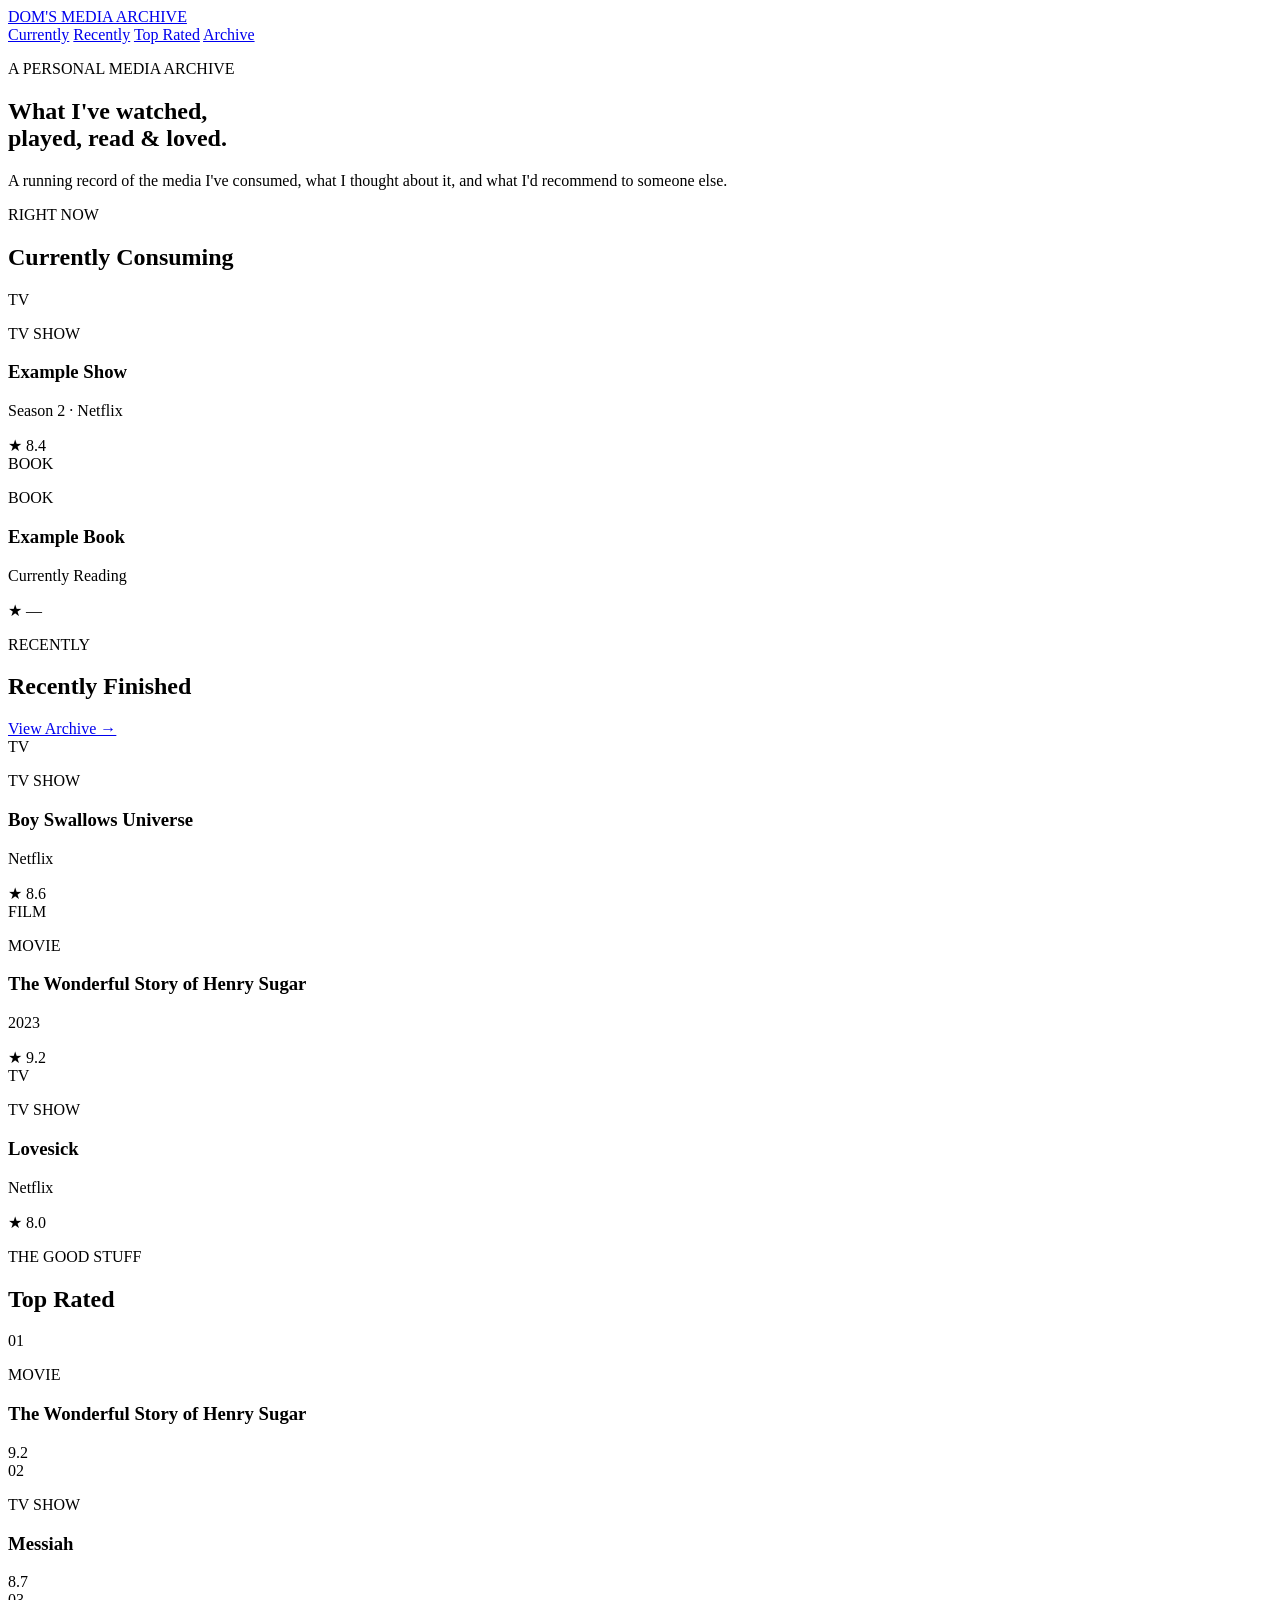
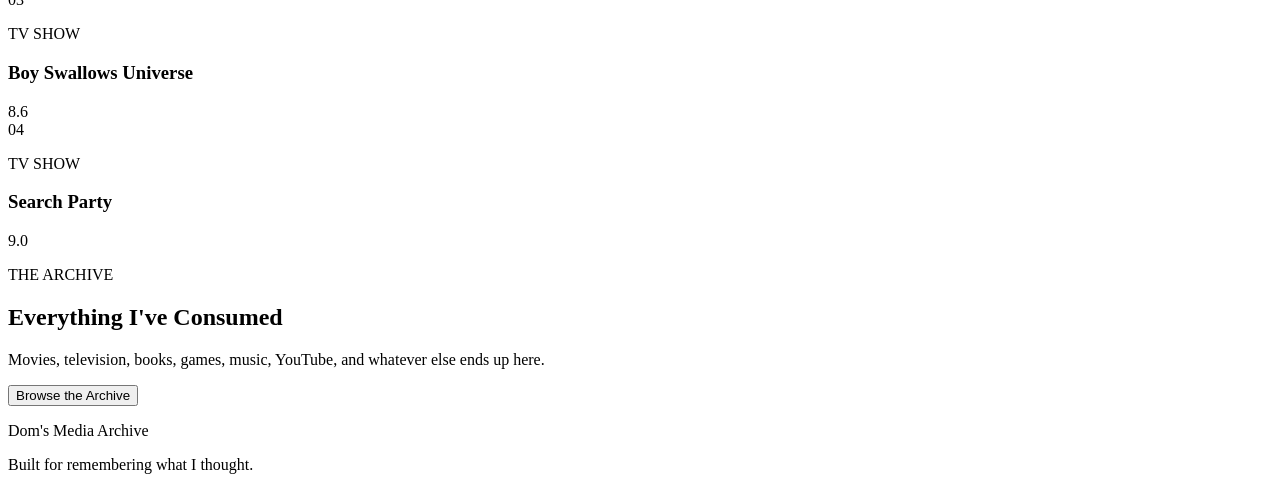
==== index.html @ 4c3ac8cf "Create initial homepage" ====
<!DOCTYPE html>
<html lang="en">
<head>
    <meta charset="UTF-8">
    <meta name="viewport" content="width=device-width, initial-scale=1.0">

    <title>Dom's Media Archive</title>

    <meta
        name="description"
        content="Dominic's personal archive of movies, TV shows, books, games, music, and more."
    >
</head>

<body>

    <!-- =========================
         HEADER
         ========================= -->

    <header>
        <nav>
            <a href="index.html" class="logo">DOM'S MEDIA ARCHIVE</a>

            <div class="nav-links">
                <a href="#currently">Currently</a>
                <a href="#recently">Recently</a>
                <a href="#top-rated">Top Rated</a>
                <a href="#archive">Archive</a>
            </div>
        </nav>
    </header>


    <!-- =========================
         MAIN CONTENT
         ========================= -->

    <main>

        <!-- Hero -->

        <section class="hero">

            <p class="eyebrow">A PERSONAL MEDIA ARCHIVE</p>

            <h1>
                What I've watched,<br>
                played, read &amp; loved.
            </h1>

            <p class="hero-description">
                A running record of the media I've consumed,
                what I thought about it, and what I'd recommend
                to someone else.
            </p>

        </section>


        <!-- Currently Consuming -->

        <section id="currently">

            <div class="section-heading">
                <div>
                    <p class="eyebrow">RIGHT NOW</p>
                    <h2>Currently Consuming</h2>
                </div>
            </div>


            <div class="media-grid">

                <article class="media-card">

                    <div class="media-placeholder">
                        TV
                    </div>

                    <div class="media-card-content">

                        <p class="media-type">TV SHOW</p>

                        <h3>Example Show</h3>

                        <p class="media-meta">
                            Season 2 · Netflix
                        </p>

                        <div class="rating">
                            ★ 8.4
                        </div>

                    </div>

                </article>


                <article class="media-card">

                    <div class="media-placeholder">
                        BOOK
                    </div>

                    <div class="media-card-content">

                        <p class="media-type">BOOK</p>

                        <h3>Example Book</h3>

                        <p class="media-meta">
                            Currently Reading
                        </p>

                        <div class="rating">
                            ★ —
                        </div>

                    </div>

                </article>

            </div>

        </section>


        <!-- Recently Finished -->

        <section id="recently">

            <div class="section-heading">

                <div>
                    <p class="eyebrow">RECENTLY</p>
                    <h2>Recently Finished</h2>
                </div>

                <a href="#archive" class="section-link">
                    View Archive →
                </a>

            </div>


            <div class="media-grid">

                <article class="media-card">

                    <div class="media-placeholder">
                        TV
                    </div>

                    <div class="media-card-content">

                        <p class="media-type">TV SHOW</p>

                        <h3>Boy Swallows Universe</h3>

                        <p class="media-meta">
                            Netflix
                        </p>

                        <div class="rating">
                            ★ 8.6
                        </div>

                    </div>

                </article>


                <article class="media-card">

                    <div class="media-placeholder">
                        FILM
                    </div>

                    <div class="media-card-content">

                        <p class="media-type">MOVIE</p>

                        <h3>The Wonderful Story of Henry Sugar</h3>

                        <p class="media-meta">
                            2023
                        </p>

                        <div class="rating">
                            ★ 9.2
                        </div>

                    </div>

                </article>


                <article class="media-card">

                    <div class="media-placeholder">
                        TV
                    </div>

                    <div class="media-card-content">

                        <p class="media-type">TV SHOW</p>

                        <h3>Lovesick</h3>

                        <p class="media-meta">
                            Netflix
                        </p>

                        <div class="rating">
                            ★ 8.0
                        </div>

                    </div>

                </article>

            </div>

        </section>


        <!-- Top Rated -->

        <section id="top-rated">

            <div class="section-heading">

                <div>
                    <p class="eyebrow">THE GOOD STUFF</p>
                    <h2>Top Rated</h2>
                </div>

            </div>


            <div class="top-rated-list">

                <article class="top-rated-item">

                    <span class="rank">01</span>

                    <div class="top-rated-info">

                        <p class="media-type">MOVIE</p>

                        <h3>The Wonderful Story of Henry Sugar</h3>

                    </div>

                    <span class="large-rating">
                        9.2
                    </span>

                </article>


                <article class="top-rated-item">

                    <span class="rank">02</span>

                    <div class="top-rated-info">

                        <p class="media-type">TV SHOW</p>

                        <h3>Messiah</h3>

                    </div>

                    <span class="large-rating">
                        8.7
                    </span>

                </article>


                <article class="top-rated-item">

                    <span class="rank">03</span>

                    <div class="top-rated-info">

                        <p class="media-type">TV SHOW</p>

                        <h3>Boy Swallows Universe</h3>

                    </div>

                    <span class="large-rating">
                        8.6
                    </span>

                </article>


                <article class="top-rated-item">

                    <span class="rank">04</span>

                    <div class="top-rated-info">

                        <p class="media-type">TV SHOW</p>

                        <h3>Search Party</h3>

                    </div>

                    <span class="large-rating">
                        9.0
                    </span>

                </article>

            </div>

        </section>


        <!-- Archive -->

        <section id="archive">

            <div class="archive-intro">

                <p class="eyebrow">THE ARCHIVE</p>

                <h2>Everything I've Consumed</h2>

                <p>
                    Movies, television, books, games, music,
                    YouTube, and whatever else ends up here.
                </p>

                <button type="button">
                    Browse the Archive
                </button>

            </div>

        </section>

    </main>


    <!-- =========================
         FOOTER
         ========================= -->

    <footer>

        <p>
            Dom's Media Archive
        </p>

        <p>
            Built for remembering what I thought.
        </p>

    </footer>


</body>
</html>
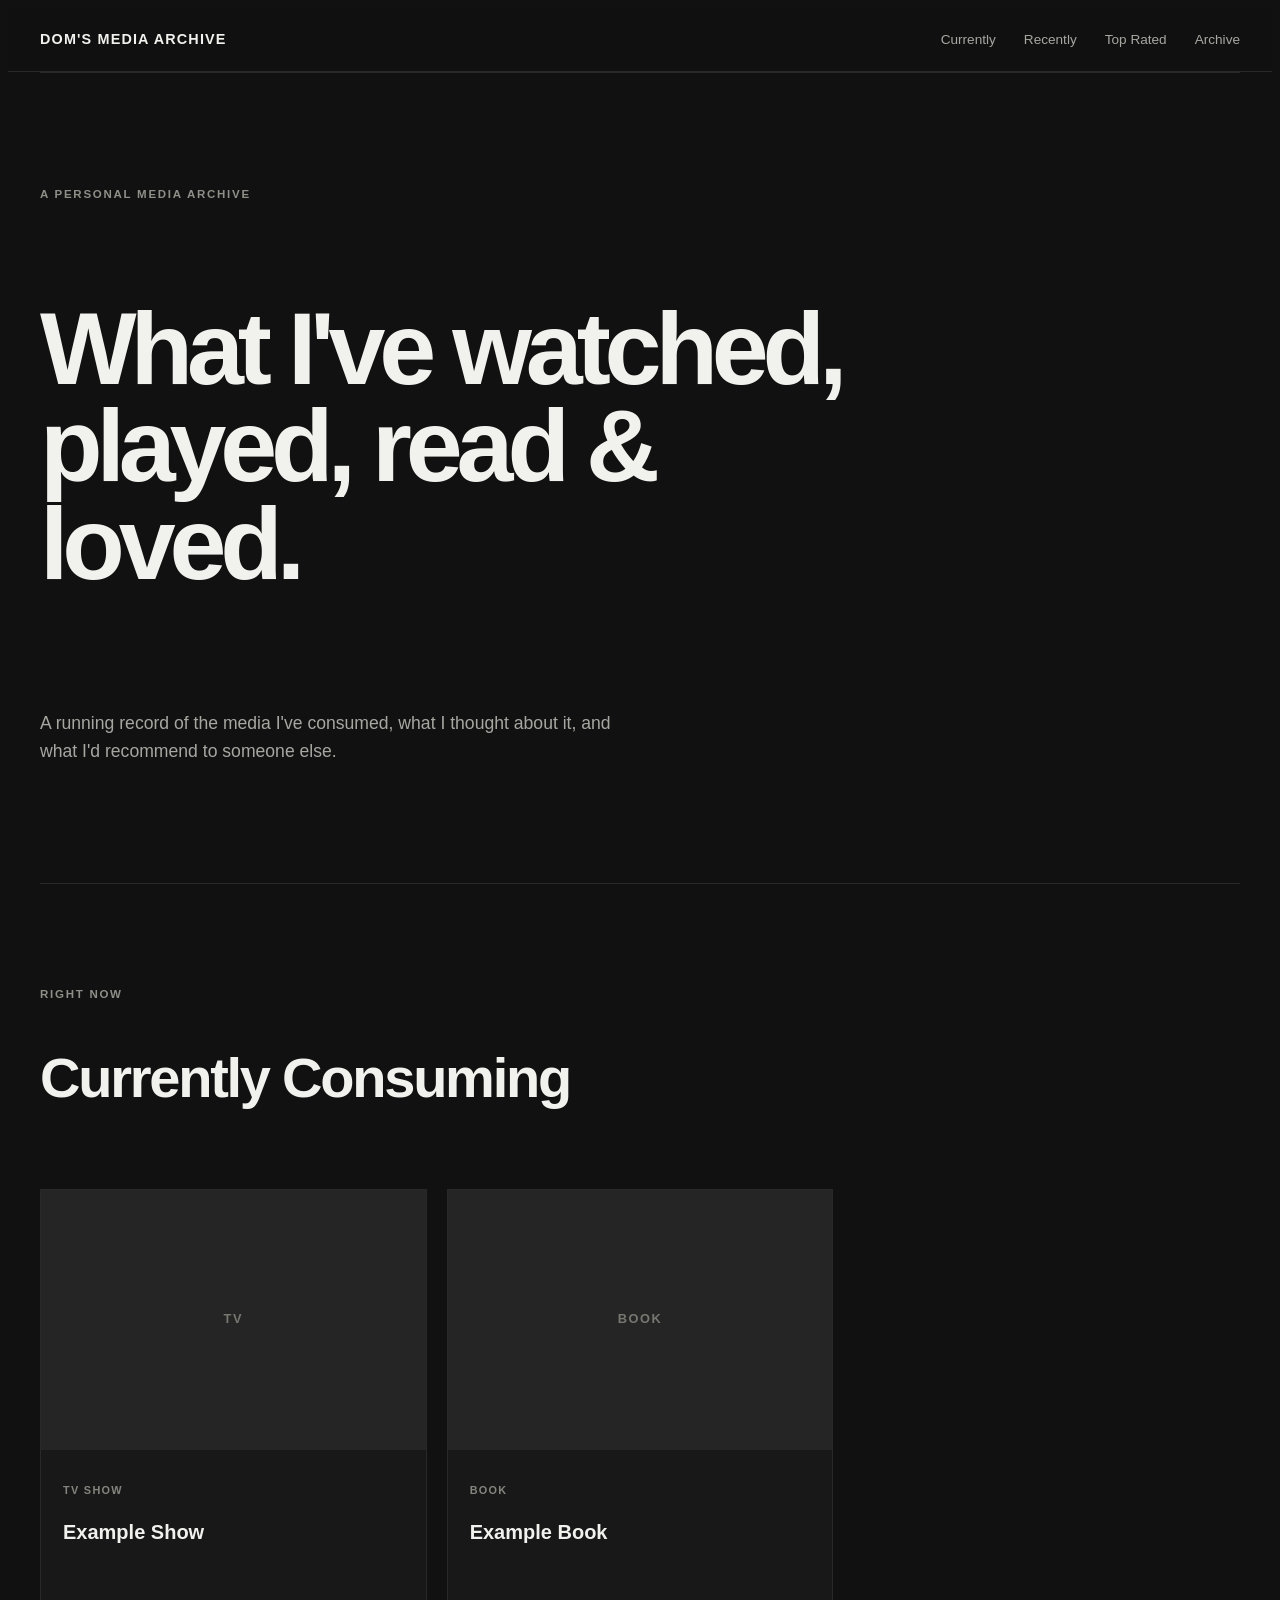
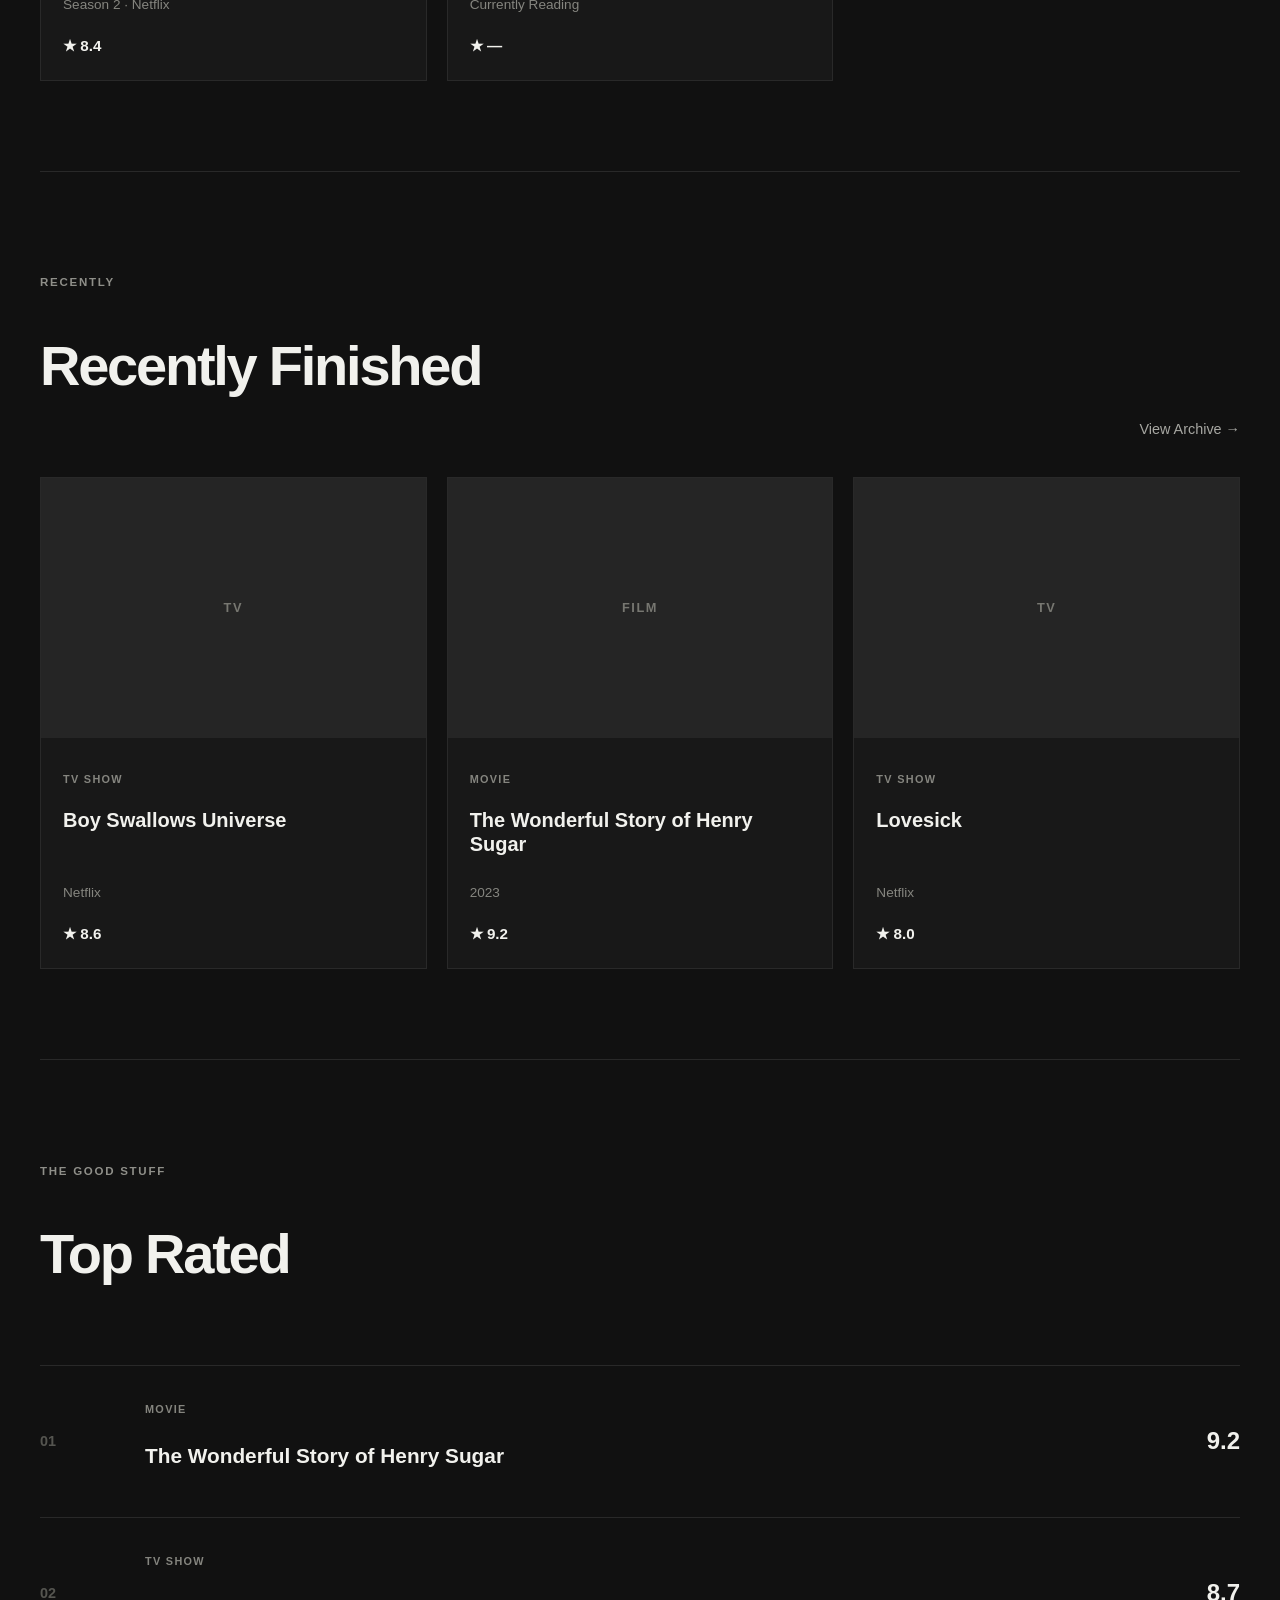
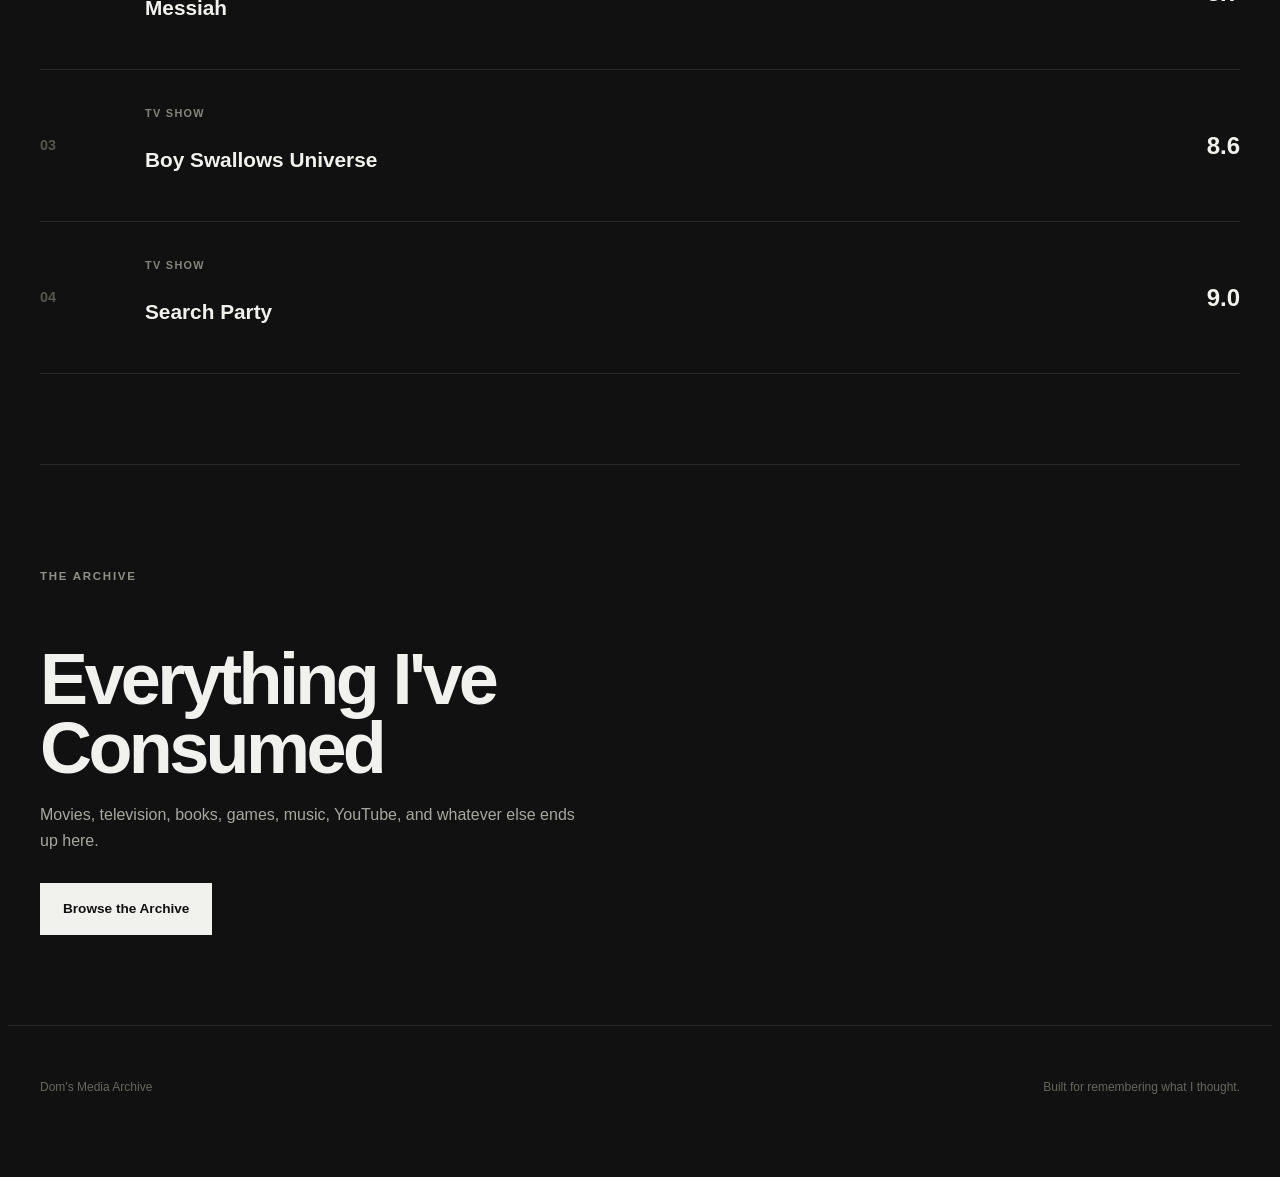
==== commit 91257de3: "Added "styles.css"" ====
--- a/index.html
+++ b/index.html
@@ -6,6 +6,8 @@
 
     <title>Dom's Media Archive</title>
 
+    <link rel="stylesheet" href="styles.css">
+
     <meta
         name="description"
         content="Dominic's personal archive of movies, TV shows, books, games, music, and more."
--- a/styles.css
+++ b/styles.css
@@ -0,0 +1,428 @@
+```css
+/* =========================================
+   DOM'S MEDIA ARCHIVE
+   Initial Stylesheet
+   ========================================= */
+
+
+/* =========================================
+   1. RESET & GLOBAL STYLES
+   ========================================= */
+
+* {
+    box-sizing: border-box;
+    margin: 0;
+    padding: 0;
+}
+
+html {
+    scroll-behavior: smooth;
+}
+
+body {
+    background: #111111;
+    color: #f1f1ed;
+    font-family: Arial, Helvetica, sans-serif;
+    line-height: 1.6;
+}
+
+a {
+    color: inherit;
+    text-decoration: none;
+}
+
+button {
+    font: inherit;
+}
+
+
+/* =========================================
+   2. HEADER
+   ========================================= */
+
+header {
+    border-bottom: 1px solid #292929;
+    position: sticky;
+    top: 0;
+    z-index: 100;
+    background: rgba(17, 17, 17, 0.95);
+    backdrop-filter: blur(10px);
+}
+
+nav {
+    max-width: 1200px;
+    margin: 0 auto;
+    padding: 20px 32px;
+
+    display: flex;
+    align-items: center;
+    justify-content: space-between;
+    gap: 30px;
+}
+
+.logo {
+    font-size: 0.9rem;
+    font-weight: 800;
+    letter-spacing: 0.08em;
+}
+
+.nav-links {
+    display: flex;
+    gap: 28px;
+}
+
+.nav-links a {
+    color: #a7a7a2;
+    font-size: 0.85rem;
+    transition: color 0.2s ease;
+}
+
+.nav-links a:hover {
+    color: #ffffff;
+}
+
+
+/* =========================================
+   3. MAIN CONTAINER
+   ========================================= */
+
+main {
+    max-width: 1200px;
+    margin: 0 auto;
+    padding: 0 32px;
+}
+
+
+/* =========================================
+   4. HERO
+   ========================================= */
+
+.hero {
+    min-height: 600px;
+
+    display: flex;
+    flex-direction: column;
+    justify-content: center;
+
+    padding: 100px 0;
+}
+
+.eyebrow {
+    margin-bottom: 12px;
+
+    color: #8f8f89;
+
+    font-size: 0.72rem;
+    font-weight: 700;
+    letter-spacing: 0.15em;
+    text-transform: uppercase;
+}
+
+.hero h1 {
+    max-width: 850px;
+
+    font-size: clamp(3rem, 8vw, 6.5rem);
+    font-weight: 800;
+    letter-spacing: -0.06em;
+    line-height: 0.95;
+}
+
+.hero-description {
+    max-width: 600px;
+    margin-top: 32px;
+
+    color: #a7a7a2;
+    font-size: 1.1rem;
+}
+
+
+/* =========================================
+   5. SECTIONS
+   ========================================= */
+
+section {
+    padding: 90px 0;
+    border-top: 1px solid #292929;
+}
+
+.section-heading {
+    display: flex;
+    align-items: end;
+    justify-content: space-between;
+    gap: 20px;
+
+    margin-bottom: 36px;
+}
+
+.section-heading h2 {
+    font-size: clamp(2rem, 5vw, 3.5rem);
+    letter-spacing: -0.04em;
+    line-height: 1;
+}
+
+.section-link {
+    color: #a7a7a2;
+    font-size: 0.9rem;
+}
+
+.section-link:hover {
+    color: #ffffff;
+}
+
+
+/* =========================================
+   6. MEDIA GRID
+   ========================================= */
+
+.media-grid {
+    display: grid;
+    grid-template-columns: repeat(3, 1fr);
+    gap: 20px;
+}
+
+.media-card {
+    overflow: hidden;
+
+    border: 1px solid #292929;
+    background: #181818;
+
+    transition:
+        transform 0.2s ease,
+        border-color 0.2s ease;
+}
+
+.media-card:hover {
+    transform: translateY(-4px);
+    border-color: #4a4a4a;
+}
+
+.media-placeholder {
+    min-height: 260px;
+
+    display: flex;
+    align-items: center;
+    justify-content: center;
+
+    background: #252525;
+    color: #777771;
+
+    font-size: 0.8rem;
+    font-weight: 700;
+    letter-spacing: 0.12em;
+}
+
+.media-card-content {
+    padding: 22px;
+}
+
+.media-type {
+    margin-bottom: 7px;
+
+    color: #85857f;
+
+    font-size: 0.68rem;
+    font-weight: 700;
+    letter-spacing: 0.12em;
+}
+
+.media-card h3 {
+    min-height: 54px;
+
+    font-size: 1.25rem;
+    line-height: 1.2;
+}
+
+.media-meta {
+    margin-top: 8px;
+
+    color: #85857f;
+    font-size: 0.85rem;
+}
+
+.rating {
+    margin-top: 18px;
+
+    font-size: 0.95rem;
+    font-weight: 700;
+}
+
+
+/* =========================================
+   7. TOP RATED
+   ========================================= */
+
+.top-rated-list {
+    border-top: 1px solid #292929;
+}
+
+.top-rated-item {
+    display: grid;
+    grid-template-columns: 80px 1fr auto;
+    align-items: center;
+    gap: 25px;
+
+    padding: 24px 0;
+
+    border-bottom: 1px solid #292929;
+
+    transition: padding 0.2s ease;
+}
+
+.top-rated-item:hover {
+    padding-left: 10px;
+    padding-right: 10px;
+}
+
+.rank {
+    color: #555550;
+
+    font-size: 0.9rem;
+    font-weight: 700;
+}
+
+.top-rated-info h3 {
+    font-size: 1.3rem;
+}
+
+.large-rating {
+    font-size: 1.5rem;
+    font-weight: 800;
+}
+
+
+/* =========================================
+   8. ARCHIVE INTRO
+   ========================================= */
+
+.archive-intro {
+    max-width: 750px;
+}
+
+.archive-intro h2 {
+    margin-bottom: 20px;
+
+    font-size: clamp(2.5rem, 6vw, 4.5rem);
+    letter-spacing: -0.05em;
+    line-height: 0.95;
+}
+
+.archive-intro > p:not(.eyebrow) {
+    max-width: 550px;
+    margin-bottom: 30px;
+
+    color: #a7a7a2;
+}
+
+.archive-intro button {
+    padding: 14px 22px;
+
+    border: 1px solid #f1f1ed;
+    background: #f1f1ed;
+    color: #111111;
+
+    cursor: pointer;
+
+    font-size: 0.85rem;
+    font-weight: 700;
+
+    transition:
+        background 0.2s ease,
+        color 0.2s ease;
+}
+
+.archive-intro button:hover {
+    background: transparent;
+    color: #f1f1ed;
+}
+
+
+/* =========================================
+   9. FOOTER
+   ========================================= */
+
+footer {
+    max-width: 1200px;
+    margin: 0 auto;
+
+    padding: 40px 32px 60px;
+
+    display: flex;
+    justify-content: space-between;
+    gap: 20px;
+
+    border-top: 1px solid #292929;
+
+    color: #666660;
+    font-size: 0.75rem;
+}
+
+
+/* =========================================
+   10. MOBILE
+   ========================================= */
+
+@media (max-width: 800px) {
+
+    nav {
+        padding: 18px 20px;
+    }
+
+    .nav-links {
+        display: none;
+    }
+
+    main {
+        padding: 0 20px;
+    }
+
+    .hero {
+        min-height: 500px;
+        padding: 80px 0;
+    }
+
+    .hero h1 {
+        font-size: clamp(3rem, 15vw, 5rem);
+    }
+
+    .hero-description {
+        font-size: 1rem;
+    }
+
+    section {
+        padding: 65px 0;
+    }
+
+    .section-heading {
+        align-items: start;
+        flex-direction: column;
+    }
+
+    .media-grid {
+        grid-template-columns: 1fr;
+    }
+
+    .media-placeholder {
+        min-height: 220px;
+    }
+
+    .top-rated-item {
+        grid-template-columns: 45px 1fr auto;
+        gap: 12px;
+    }
+
+    .top-rated-info h3 {
+        font-size: 1rem;
+    }
+
+    .large-rating {
+        font-size: 1.2rem;
+    }
+
+    footer {
+        padding-left: 20px;
+        padding-right: 20px;
+
+        flex-direction: column;
+    }
+}
+```
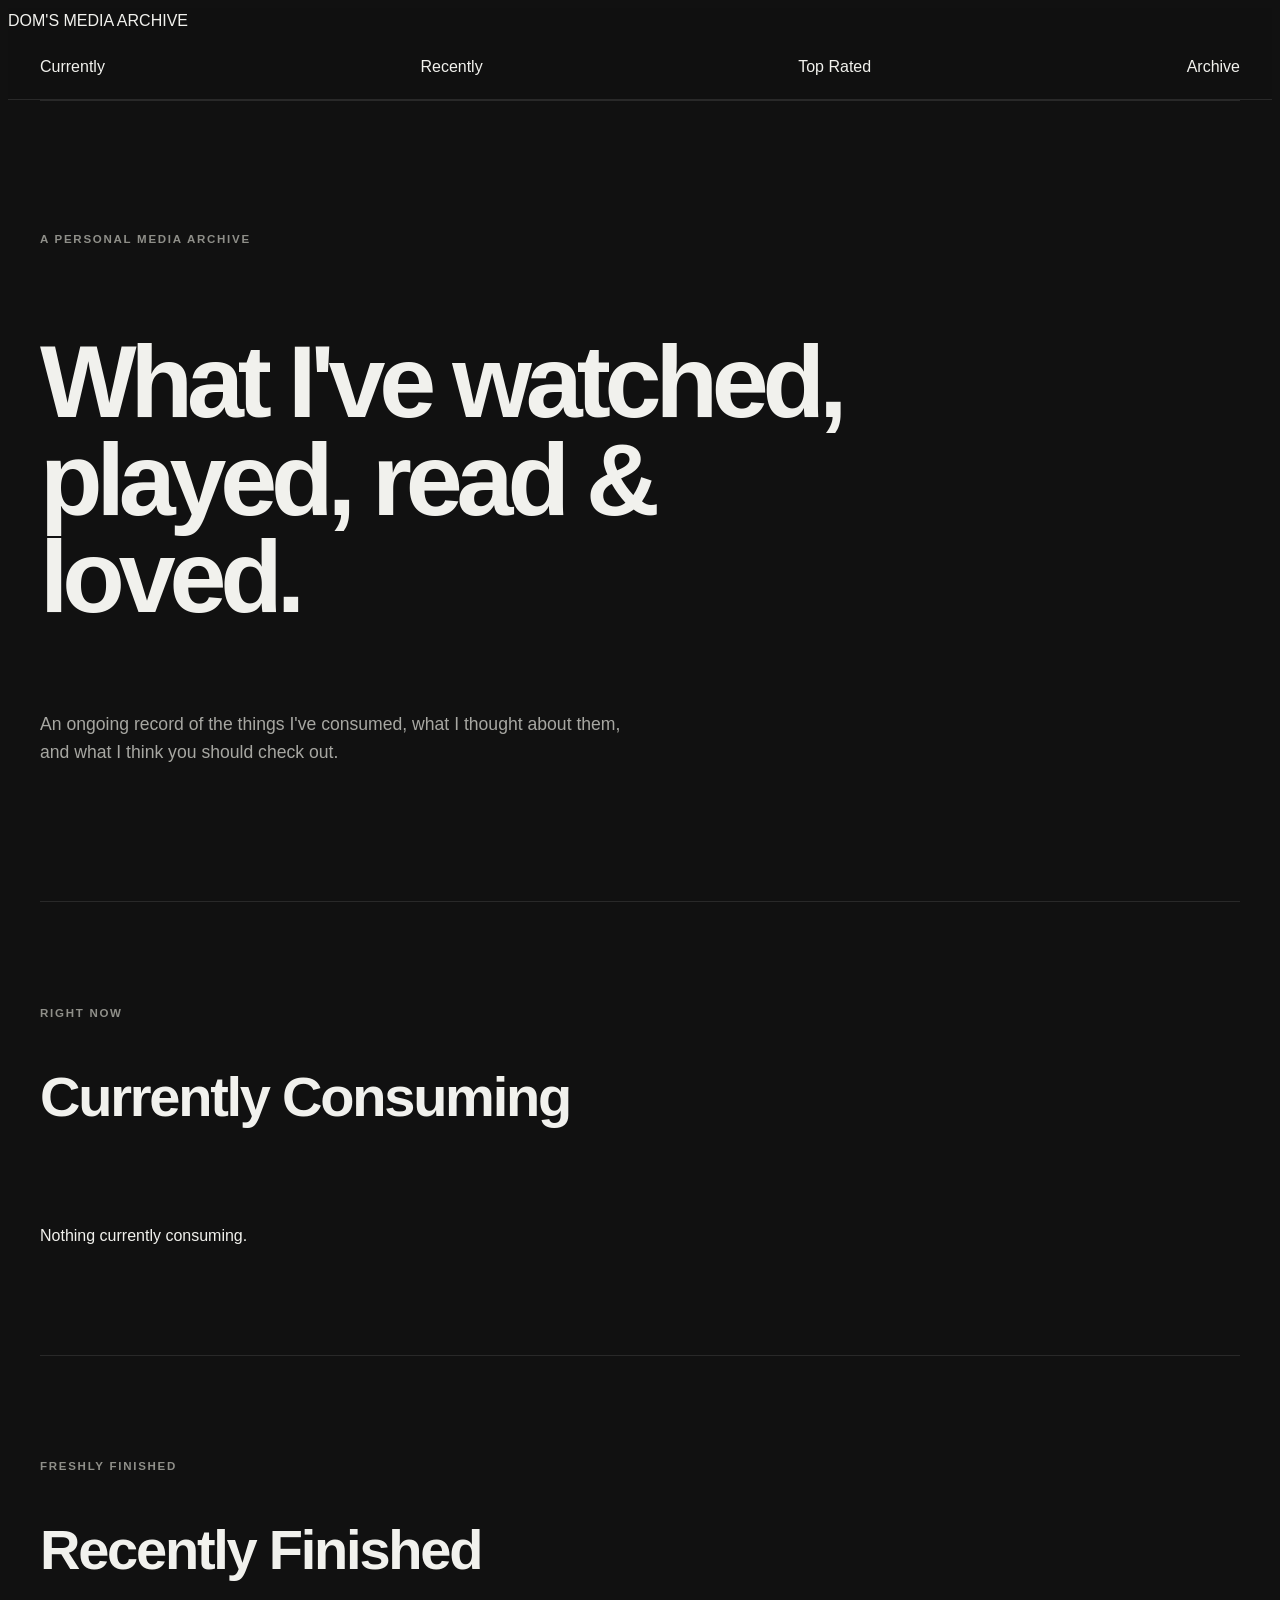
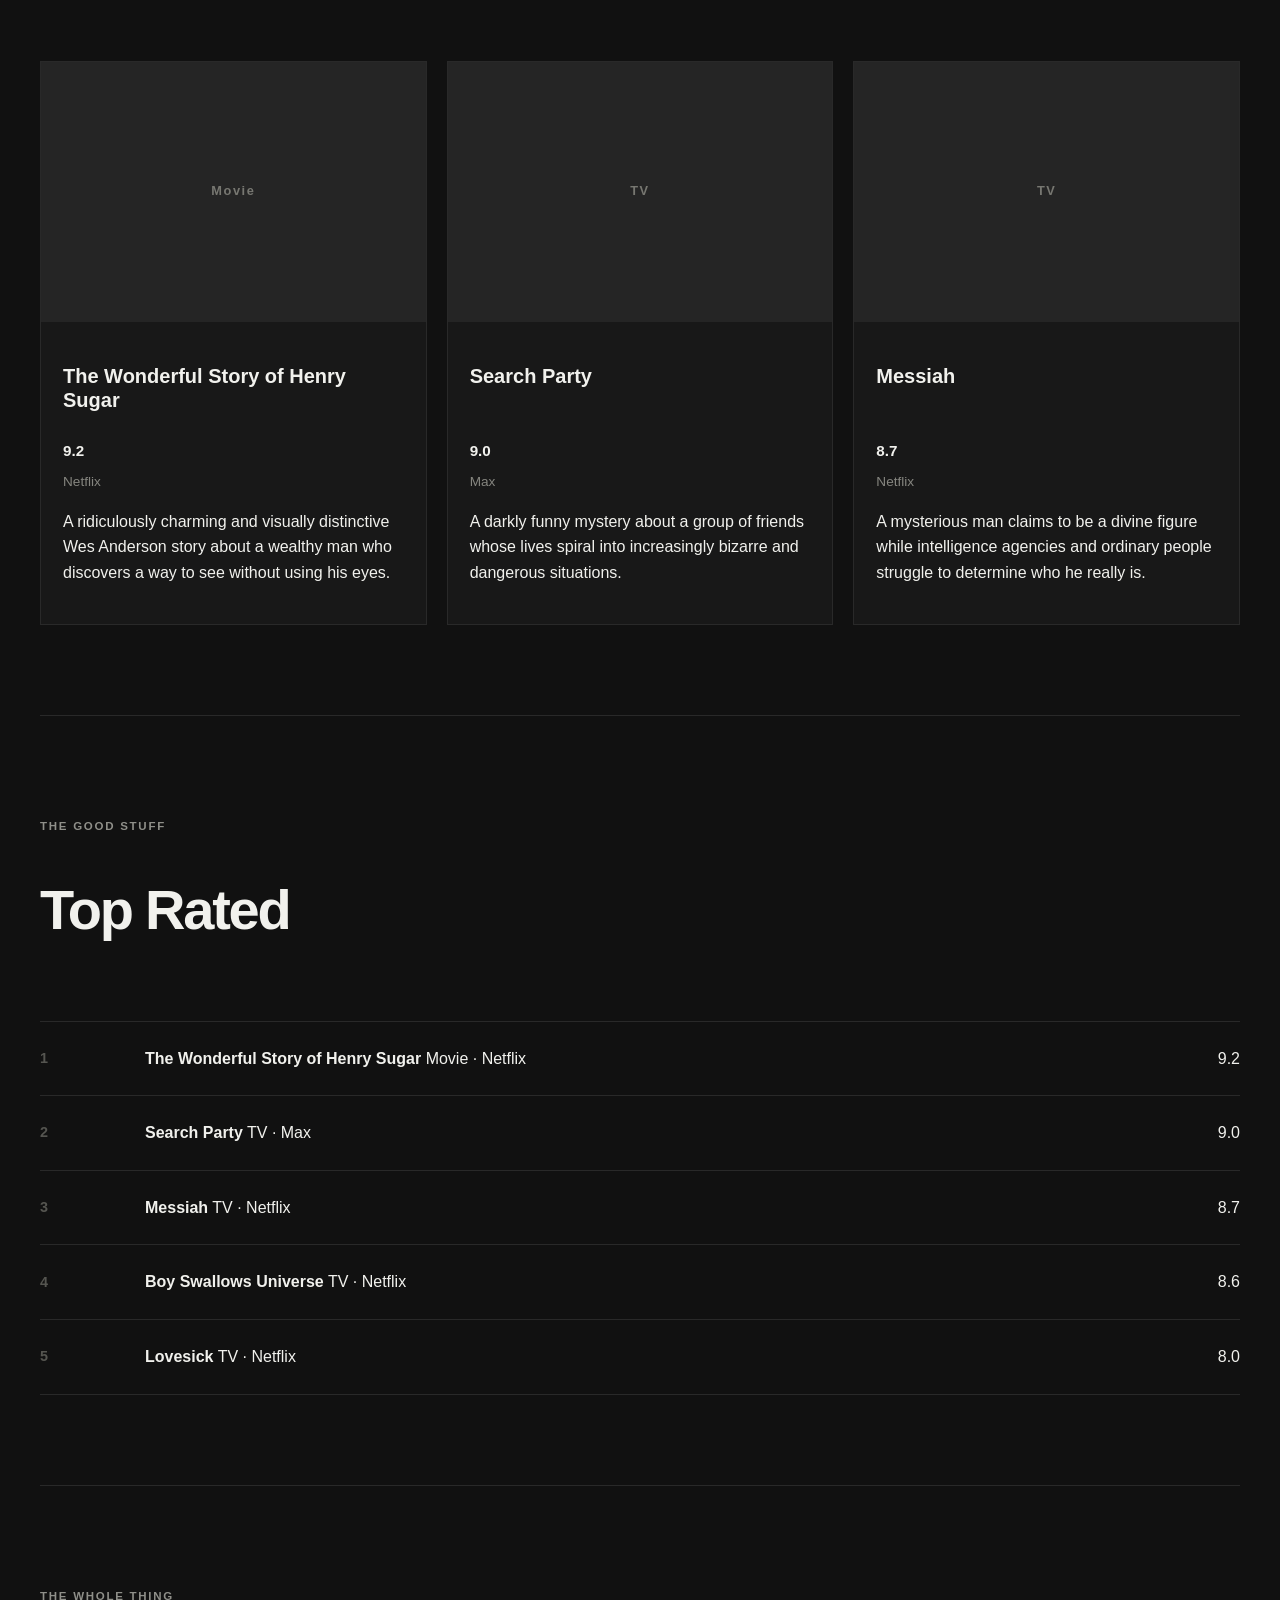
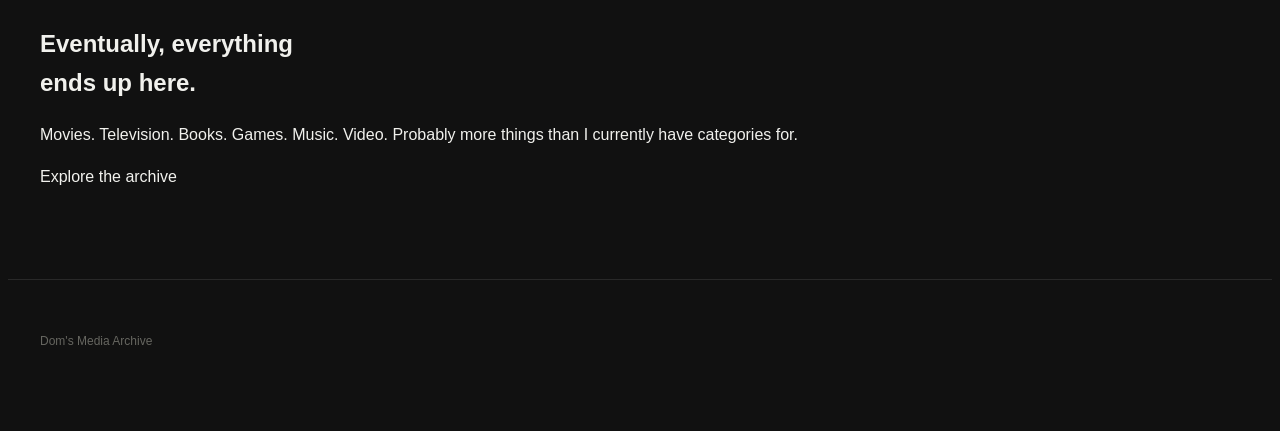
==== commit 7c0f9396: "Connect homepage to media data" ====
--- a/index.html
+++ b/index.html
@@ -6,365 +6,152 @@
 
     <title>Dom's Media Archive</title>
 
-    <link rel="stylesheet" href="styles.css">
-
     <meta
         name="description"
-        content="Dominic's personal archive of movies, TV shows, books, games, music, and more."
+        content="A personal archive of everything Dom has watched, played, read, and loved."
     >
+
+    <link rel="stylesheet" href="styles.css">
 </head>
 
 <body>
 
-    <!-- =========================
-         HEADER
-         ========================= -->
+    <!-- HEADER -->
+    <header class="site-header">
+        <div class="container header-inner">
 
-    <header>
-        <nav>
-            <a href="index.html" class="logo">DOM'S MEDIA ARCHIVE</a>
+            <a href="index.html" class="site-title">
+                DOM'S MEDIA ARCHIVE
+            </a>
 
-            <div class="nav-links">
+            <nav class="site-nav">
                 <a href="#currently">Currently</a>
                 <a href="#recently">Recently</a>
                 <a href="#top-rated">Top Rated</a>
                 <a href="#archive">Archive</a>
-            </div>
-        </nav>
+            </nav>
+
+        </div>
     </header>
 
 
-    <!-- =========================
-         MAIN CONTENT
-         ========================= -->
-
+    <!-- HERO -->
     <main>
 
-        <!-- Hero -->
+        <section class="hero">
+            <div class="container">
 
-        <section class="hero">
+                <p class="eyebrow">
+                    A personal media archive
+                </p>
 
-            <p class="eyebrow">A PERSONAL MEDIA ARCHIVE</p>
+                <h1>
+                    What I've watched,<br>
+                    played, read & loved.
+                </h1>
 
-            <h1>
-                What I've watched,<br>
-                played, read &amp; loved.
-            </h1>
+                <p class="hero-description">
+                    An ongoing record of the things I've consumed,
+                    what I thought about them, and what I think
+                    you should check out.
+                </p>
 
-            <p class="hero-description">
-                A running record of the media I've consumed,
-                what I thought about it, and what I'd recommend
-                to someone else.
-            </p>
-
+            </div>
         </section>
 
 
-        <!-- Currently Consuming -->
+        <!-- CURRENTLY CONSUMING -->
+        <section id="currently" class="media-section">
+            <div class="container">
 
-        <section id="currently">
+                <div class="section-heading">
+                    <div>
+                        <p class="eyebrow">Right now</p>
+                        <h2>Currently Consuming</h2>
+                    </div>
+                </div>
 
-            <div class="section-heading">
-                <div>
-                    <p class="eyebrow">RIGHT NOW</p>
-                    <h2>Currently Consuming</h2>
-                </div>
-            </div>
-
-
-            <div class="media-grid">
-
-                <article class="media-card">
-
-                    <div class="media-placeholder">
-                        TV
-                    </div>
-
-                    <div class="media-card-content">
-
-                        <p class="media-type">TV SHOW</p>
-
-                        <h3>Example Show</h3>
-
-                        <p class="media-meta">
-                            Season 2 · Netflix
-                        </p>
-
-                        <div class="rating">
-                            ★ 8.4
-                        </div>
-
-                    </div>
-
-                </article>
-
-
-                <article class="media-card">
-
-                    <div class="media-placeholder">
-                        BOOK
-                    </div>
-
-                    <div class="media-card-content">
-
-                        <p class="media-type">BOOK</p>
-
-                        <h3>Example Book</h3>
-
-                        <p class="media-meta">
-                            Currently Reading
-                        </p>
-
-                        <div class="rating">
-                            ★ —
-                        </div>
-
-                    </div>
-
-                </article>
+                <div id="currently-grid" class="media-grid"></div>
 
             </div>
-
         </section>
 
 
-        <!-- Recently Finished -->
+        <!-- RECENTLY FINISHED -->
+        <section id="recently" class="media-section">
+            <div class="container">
 
-        <section id="recently">
-
-            <div class="section-heading">
-
-                <div>
-                    <p class="eyebrow">RECENTLY</p>
-                    <h2>Recently Finished</h2>
+                <div class="section-heading">
+                    <div>
+                        <p class="eyebrow">Freshly finished</p>
+                        <h2>Recently Finished</h2>
+                    </div>
                 </div>
 
-                <a href="#archive" class="section-link">
-                    View Archive →
+                <div id="recently-grid" class="media-grid"></div>
+
+            </div>
+        </section>
+
+
+        <!-- TOP RATED -->
+        <section id="top-rated" class="media-section">
+            <div class="container">
+
+                <div class="section-heading">
+                    <div>
+                        <p class="eyebrow">The good stuff</p>
+                        <h2>Top Rated</h2>
+                    </div>
+                </div>
+
+                <div id="top-rated-list" class="top-rated-list"></div>
+
+            </div>
+        </section>
+
+
+        <!-- ARCHIVE -->
+        <section id="archive" class="archive-section">
+            <div class="container">
+
+                <p class="eyebrow">The whole thing</p>
+
+                <h2>
+                    Eventually, everything<br>
+                    ends up here.
+                </h2>
+
+                <p>
+                    Movies. Television. Books. Games. Music.
+                    Video. Probably more things than I currently
+                    have categories for.
+                </p>
+
+                <a href="#archive" class="archive-button">
+                    Explore the archive
                 </a>
 
             </div>
-
-
-            <div class="media-grid">
-
-                <article class="media-card">
-
-                    <div class="media-placeholder">
-                        TV
-                    </div>
-
-                    <div class="media-card-content">
-
-                        <p class="media-type">TV SHOW</p>
-
-                        <h3>Boy Swallows Universe</h3>
-
-                        <p class="media-meta">
-                            Netflix
-                        </p>
-
-                        <div class="rating">
-                            ★ 8.6
-                        </div>
-
-                    </div>
-
-                </article>
-
-
-                <article class="media-card">
-
-                    <div class="media-placeholder">
-                        FILM
-                    </div>
-
-                    <div class="media-card-content">
-
-                        <p class="media-type">MOVIE</p>
-
-                        <h3>The Wonderful Story of Henry Sugar</h3>
-
-                        <p class="media-meta">
-                            2023
-                        </p>
-
-                        <div class="rating">
-                            ★ 9.2
-                        </div>
-
-                    </div>
-
-                </article>
-
-
-                <article class="media-card">
-
-                    <div class="media-placeholder">
-                        TV
-                    </div>
-
-                    <div class="media-card-content">
-
-                        <p class="media-type">TV SHOW</p>
-
-                        <h3>Lovesick</h3>
-
-                        <p class="media-meta">
-                            Netflix
-                        </p>
-
-                        <div class="rating">
-                            ★ 8.0
-                        </div>
-
-                    </div>
-
-                </article>
-
-            </div>
-
-        </section>
-
-
-        <!-- Top Rated -->
-
-        <section id="top-rated">
-
-            <div class="section-heading">
-
-                <div>
-                    <p class="eyebrow">THE GOOD STUFF</p>
-                    <h2>Top Rated</h2>
-                </div>
-
-            </div>
-
-
-            <div class="top-rated-list">
-
-                <article class="top-rated-item">
-
-                    <span class="rank">01</span>
-
-                    <div class="top-rated-info">
-
-                        <p class="media-type">MOVIE</p>
-
-                        <h3>The Wonderful Story of Henry Sugar</h3>
-
-                    </div>
-
-                    <span class="large-rating">
-                        9.2
-                    </span>
-
-                </article>
-
-
-                <article class="top-rated-item">
-
-                    <span class="rank">02</span>
-
-                    <div class="top-rated-info">
-
-                        <p class="media-type">TV SHOW</p>
-
-                        <h3>Messiah</h3>
-
-                    </div>
-
-                    <span class="large-rating">
-                        8.7
-                    </span>
-
-                </article>
-
-
-                <article class="top-rated-item">
-
-                    <span class="rank">03</span>
-
-                    <div class="top-rated-info">
-
-                        <p class="media-type">TV SHOW</p>
-
-                        <h3>Boy Swallows Universe</h3>
-
-                    </div>
-
-                    <span class="large-rating">
-                        8.6
-                    </span>
-
-                </article>
-
-
-                <article class="top-rated-item">
-
-                    <span class="rank">04</span>
-
-                    <div class="top-rated-info">
-
-                        <p class="media-type">TV SHOW</p>
-
-                        <h3>Search Party</h3>
-
-                    </div>
-
-                    <span class="large-rating">
-                        9.0
-                    </span>
-
-                </article>
-
-            </div>
-
-        </section>
-
-
-        <!-- Archive -->
-
-        <section id="archive">
-
-            <div class="archive-intro">
-
-                <p class="eyebrow">THE ARCHIVE</p>
-
-                <h2>Everything I've Consumed</h2>
-
-                <p>
-                    Movies, television, books, games, music,
-                    YouTube, and whatever else ends up here.
-                </p>
-
-                <button type="button">
-                    Browse the Archive
-                </button>
-
-            </div>
-
         </section>
 
     </main>
 
 
-    <!-- =========================
-         FOOTER
-         ========================= -->
+    <!-- FOOTER -->
+    <footer class="site-footer">
+        <div class="container">
 
-    <footer>
+            <p>
+                Dom's Media Archive
+            </p>
 
-        <p>
-            Dom's Media Archive
-        </p>
-
-        <p>
-            Built for remembering what I thought.
-        </p>
-
+        </div>
     </footer>
 
 
+    <!-- JAVASCRIPT -->
+    <script src="script.js"></script>
+
 </body>
 </html>
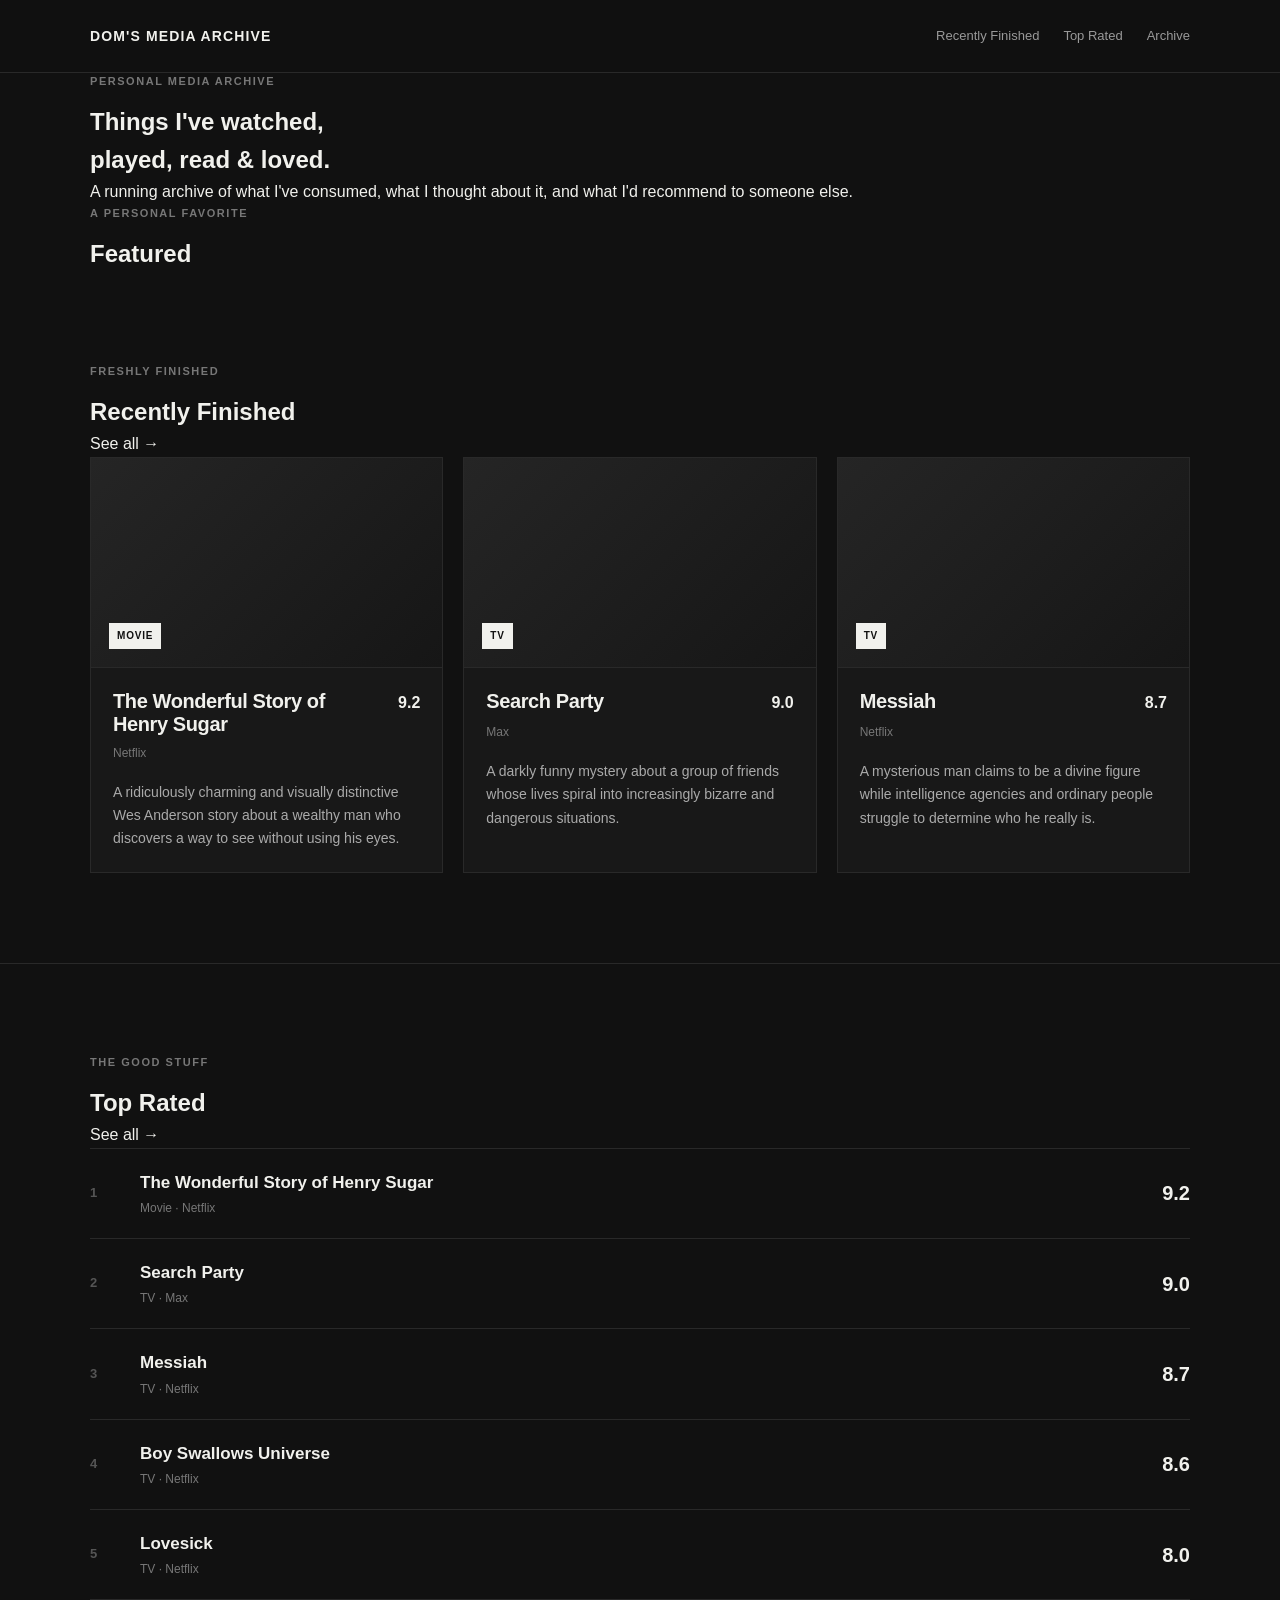
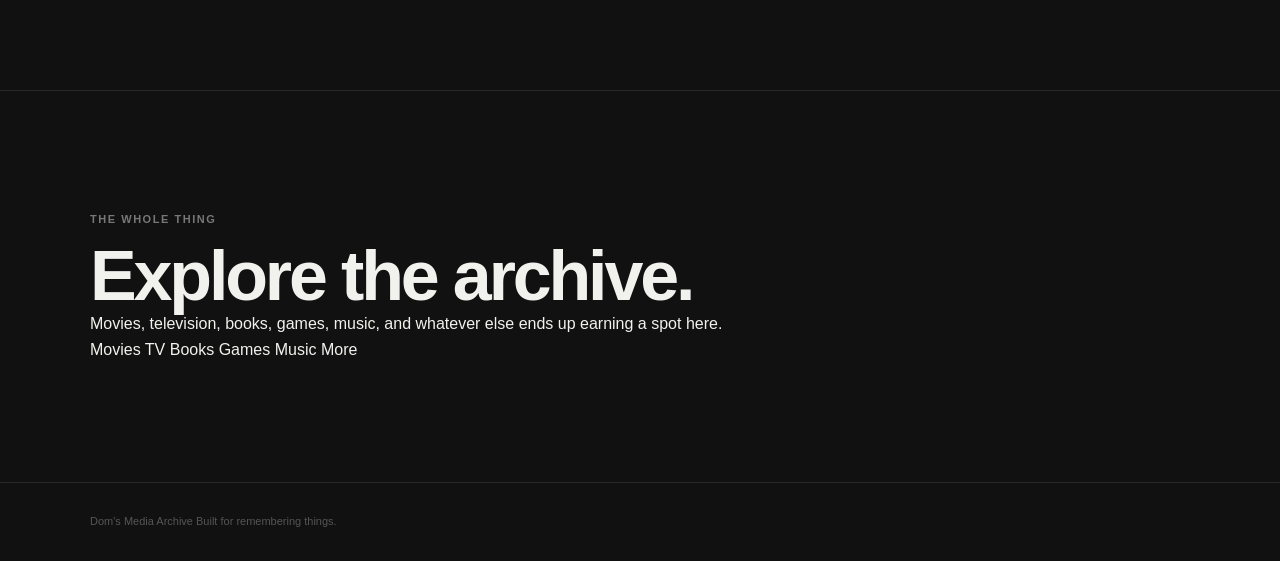
==== commit 897a673c: "Restructure homepage" ====
--- a/index.html
+++ b/index.html
@@ -1,5 +1,6 @@
 <!DOCTYPE html>
 <html lang="en">
+
 <head>
     <meta charset="UTF-8">
     <meta name="viewport" content="width=device-width, initial-scale=1.0">
@@ -8,7 +9,7 @@
 
     <meta
         name="description"
-        content="A personal archive of everything Dom has watched, played, read, and loved."
+        content="A personal archive of everything Dom has watched, played, read, listened to, and loved."
     >
 
     <link rel="stylesheet" href="styles.css">
@@ -16,8 +17,12 @@
 
 <body>
 
-    <!-- HEADER -->
+    <!-- =========================
+         HEADER
+    ========================== -->
+
     <header class="site-header">
+
         <div class="container header-inner">
 
             <a href="index.html" class="site-title">
@@ -25,133 +30,215 @@
             </a>
 
             <nav class="site-nav">
-                <a href="#currently">Currently</a>
-                <a href="#recently">Recently</a>
+                <a href="#recently">Recently Finished</a>
                 <a href="#top-rated">Top Rated</a>
                 <a href="#archive">Archive</a>
             </nav>
 
         </div>
+
     </header>
 
 
-    <!-- HERO -->
+    <!-- =========================
+         MAIN
+    ========================== -->
+
     <main>
 
-        <section class="hero">
-            <div class="container">
-
-                <p class="eyebrow">
-                    A personal media archive
-                </p>
-
-                <h1>
-                    What I've watched,<br>
-                    played, read & loved.
-                </h1>
-
-                <p class="hero-description">
-                    An ongoing record of the things I've consumed,
-                    what I thought about them, and what I think
-                    you should check out.
-                </p>
-
-            </div>
-        </section>
-
-
-        <!-- CURRENTLY CONSUMING -->
-        <section id="currently" class="media-section">
-            <div class="container">
-
-                <div class="section-heading">
-                    <div>
-                        <p class="eyebrow">Right now</p>
-                        <h2>Currently Consuming</h2>
-                    </div>
-                </div>
-
-                <div id="currently-grid" class="media-grid"></div>
-
-            </div>
-        </section>
-
-
-        <!-- RECENTLY FINISHED -->
+
+        <!-- =========================
+             INTRO
+        ========================== -->
+
+        <section class="intro-section">
+
+            <div class="container">
+
+                <div class="intro-content">
+
+                    <p class="eyebrow">
+                        Personal Media Archive
+                    </p>
+
+                    <h1>
+                        Things I've watched,<br>
+                        played, read & loved.
+                    </h1>
+
+                    <p class="intro-description">
+                        A running archive of what I've consumed,
+                        what I thought about it, and what I'd
+                        recommend to someone else.
+                    </p>
+
+                </div>
+
+            </div>
+
+        </section>
+
+
+        <!-- =========================
+             FEATURED
+        ========================== -->
+
+        <section class="featured-section">
+
+            <div class="container">
+
+                <div class="section-header">
+
+                    <div>
+                        <p class="eyebrow">A personal favorite</p>
+                        <h2>Featured</h2>
+                    </div>
+
+                </div>
+
+
+                <div id="featured-container" class="featured-container"></div>
+
+            </div>
+
+        </section>
+
+
+        <!-- =========================
+             RECENTLY FINISHED
+        ========================== -->
+
         <section id="recently" class="media-section">
-            <div class="container">
-
-                <div class="section-heading">
+
+            <div class="container">
+
+                <div class="section-header">
+
                     <div>
                         <p class="eyebrow">Freshly finished</p>
                         <h2>Recently Finished</h2>
                     </div>
-                </div>
+
+                    <a href="#archive" class="section-link">
+                        See all →
+                    </a>
+
+                </div>
+
 
                 <div id="recently-grid" class="media-grid"></div>
 
             </div>
-        </section>
-
-
-        <!-- TOP RATED -->
+
+        </section>
+
+
+        <!-- =========================
+             TOP RATED
+        ========================== -->
+
         <section id="top-rated" class="media-section">
-            <div class="container">
-
-                <div class="section-heading">
+
+            <div class="container">
+
+                <div class="section-header">
+
                     <div>
                         <p class="eyebrow">The good stuff</p>
                         <h2>Top Rated</h2>
                     </div>
-                </div>
+
+                    <a href="#archive" class="section-link">
+                        See all →
+                    </a>
+
+                </div>
+
 
                 <div id="top-rated-list" class="top-rated-list"></div>
 
             </div>
-        </section>
-
-
-        <!-- ARCHIVE -->
+
+        </section>
+
+
+        <!-- =========================
+             ARCHIVE
+        ========================== -->
+
         <section id="archive" class="archive-section">
-            <div class="container">
-
-                <p class="eyebrow">The whole thing</p>
-
-                <h2>
-                    Eventually, everything<br>
-                    ends up here.
-                </h2>
-
-                <p>
-                    Movies. Television. Books. Games. Music.
-                    Video. Probably more things than I currently
-                    have categories for.
-                </p>
-
-                <a href="#archive" class="archive-button">
-                    Explore the archive
-                </a>
-
-            </div>
-        </section>
+
+            <div class="container">
+
+                <div class="archive-card">
+
+                    <div>
+
+                        <p class="eyebrow">
+                            The whole thing
+                        </p>
+
+                        <h2>
+                            Explore the archive.
+                        </h2>
+
+                        <p>
+                            Movies, television, books, games,
+                            music, and whatever else ends up
+                            earning a spot here.
+                        </p>
+
+                    </div>
+
+
+                    <div class="archive-types">
+
+                        <span>Movies</span>
+                        <span>TV</span>
+                        <span>Books</span>
+                        <span>Games</span>
+                        <span>Music</span>
+                        <span>More</span>
+
+                    </div>
+
+                </div>
+
+            </div>
+
+        </section>
+
 
     </main>
 
 
-    <!-- FOOTER -->
+    <!-- =========================
+         FOOTER
+    ========================== -->
+
     <footer class="site-footer">
+
         <div class="container">
 
-            <p>
+            <span>
                 Dom's Media Archive
-            </p>
+            </span>
+
+            <span>
+                Built for remembering things.
+            </span>
 
         </div>
+
     </footer>
 
 
-    <!-- JAVASCRIPT -->
+    <!-- =========================
+         JAVASCRIPT
+    ========================== -->
+
     <script src="script.js"></script>
 
 </body>
+
 </html>
--- a/styles.css
+++ b/styles.css
@@ -1,13 +1,12 @@
-```css
 /* =========================================
    DOM'S MEDIA ARCHIVE
-   Initial Stylesheet
-   ========================================= */
-
-
-/* =========================================
-   1. RESET & GLOBAL STYLES
-   ========================================= */
+   Main Stylesheet
+========================================= */
+
+
+/* =========================================
+   RESET
+========================================= */
 
 * {
     box-sizing: border-box;
@@ -31,148 +30,138 @@
     text-decoration: none;
 }
 
-button {
-    font: inherit;
-}
-
-
-/* =========================================
-   2. HEADER
-   ========================================= */
-
-header {
-    border-bottom: 1px solid #292929;
+img {
+    max-width: 100%;
+    display: block;
+}
+
+
+/* =========================================
+   LAYOUT
+========================================= */
+
+.container {
+    width: min(1100px, calc(100% - 40px));
+    margin: 0 auto;
+}
+
+
+/* =========================================
+   HEADER
+========================================= */
+
+.site-header {
     position: sticky;
     top: 0;
     z-index: 100;
-    background: rgba(17, 17, 17, 0.95);
-    backdrop-filter: blur(10px);
-}
-
-nav {
-    max-width: 1200px;
-    margin: 0 auto;
-    padding: 20px 32px;
+
+    background: rgba(17, 17, 17, 0.92);
+    border-bottom: 1px solid #292929;
+
+    backdrop-filter: blur(12px);
+}
+
+.header-inner {
+    min-height: 72px;
 
     display: flex;
     align-items: center;
     justify-content: space-between;
+
     gap: 30px;
 }
 
-.logo {
-    font-size: 0.9rem;
+.site-title {
+    font-size: 14px;
     font-weight: 800;
     letter-spacing: 0.08em;
-}
-
-.nav-links {
-    display: flex;
-    gap: 28px;
-}
-
-.nav-links a {
-    color: #a7a7a2;
-    font-size: 0.85rem;
+    white-space: nowrap;
+}
+
+.site-nav {
+    display: flex;
+    gap: 24px;
+}
+
+.site-nav a {
+    color: #999999;
+    font-size: 13px;
     transition: color 0.2s ease;
 }
 
-.nav-links a:hover {
-    color: #ffffff;
-}
-
-
-/* =========================================
-   3. MAIN CONTAINER
-   ========================================= */
-
-main {
-    max-width: 1200px;
-    margin: 0 auto;
-    padding: 0 32px;
-}
-
-
-/* =========================================
-   4. HERO
-   ========================================= */
+.site-nav a:hover {
+    color: #f1f1ed;
+}
+
+
+/* =========================================
+   HERO
+========================================= */
 
 .hero {
-    min-height: 600px;
-
-    display: flex;
-    flex-direction: column;
-    justify-content: center;
-
-    padding: 100px 0;
+    padding: 130px 0 110px;
+
+    border-bottom: 1px solid #292929;
 }
 
 .eyebrow {
     margin-bottom: 12px;
 
-    color: #8f8f89;
-
-    font-size: 0.72rem;
+    color: #777777;
+
+    font-size: 11px;
     font-weight: 700;
-    letter-spacing: 0.15em;
+    letter-spacing: 0.14em;
     text-transform: uppercase;
 }
 
 .hero h1 {
     max-width: 850px;
 
-    font-size: clamp(3rem, 8vw, 6.5rem);
-    font-weight: 800;
-    letter-spacing: -0.06em;
-    line-height: 0.95;
+    font-size: clamp(48px, 8vw, 92px);
+    font-weight: 800;
+    line-height: 0.98;
+    letter-spacing: -0.055em;
 }
 
 .hero-description {
-    max-width: 600px;
+    max-width: 560px;
     margin-top: 32px;
 
-    color: #a7a7a2;
-    font-size: 1.1rem;
-}
-
-
-/* =========================================
-   5. SECTIONS
-   ========================================= */
-
-section {
+    color: #999999;
+
+    font-size: 17px;
+    line-height: 1.7;
+}
+
+
+/* =========================================
+   SECTIONS
+========================================= */
+
+.media-section {
     padding: 90px 0;
-    border-top: 1px solid #292929;
+    border-bottom: 1px solid #292929;
 }
 
 .section-heading {
     display: flex;
-    align-items: end;
+    align-items: flex-end;
     justify-content: space-between;
-    gap: 20px;
-
-    margin-bottom: 36px;
+
+    margin-bottom: 35px;
 }
 
 .section-heading h2 {
-    font-size: clamp(2rem, 5vw, 3.5rem);
-    letter-spacing: -0.04em;
-    line-height: 1;
-}
-
-.section-link {
-    color: #a7a7a2;
-    font-size: 0.9rem;
-}
-
-.section-link:hover {
-    color: #ffffff;
-}
-
-
-/* =========================================
-   6. MEDIA GRID
-   ========================================= */
+    font-size: 32px;
+    font-weight: 700;
+    letter-spacing: -0.03em;
+}
+
+
+/* =========================================
+   MEDIA GRID
+========================================= */
 
 .media-grid {
     display: grid;
@@ -180,11 +169,16 @@
     gap: 20px;
 }
 
+
+/* =========================================
+   MEDIA CARD
+========================================= */
+
 .media-card {
     overflow: hidden;
 
+    background: #181818;
     border: 1px solid #292929;
-    background: #181818;
 
     transition:
         transform 0.2s ease,
@@ -193,63 +187,101 @@
 
 .media-card:hover {
     transform: translateY(-4px);
-    border-color: #4a4a4a;
+    border-color: #444444;
 }
 
 .media-placeholder {
-    min-height: 260px;
-
-    display: flex;
-    align-items: center;
-    justify-content: center;
-
-    background: #252525;
-    color: #777771;
-
-    font-size: 0.8rem;
-    font-weight: 700;
-    letter-spacing: 0.12em;
+    height: 210px;
+
+    display: flex;
+    align-items: flex-end;
+
+    padding: 18px;
+
+    background:
+        linear-gradient(
+            135deg,
+            #252525,
+            #161616
+        );
+
+    border-bottom: 1px solid #292929;
+}
+
+.media-placeholder span {
+    padding: 5px 8px;
+
+    background: #f1f1ed;
+    color: #111111;
+
+    font-size: 10px;
+    font-weight: 800;
+    letter-spacing: 0.08em;
+    text-transform: uppercase;
 }
 
 .media-card-content {
     padding: 22px;
 }
 
-.media-type {
-    margin-bottom: 7px;
-
-    color: #85857f;
-
-    font-size: 0.68rem;
-    font-weight: 700;
-    letter-spacing: 0.12em;
+.media-card-header {
+    display: flex;
+    align-items: flex-start;
+    justify-content: space-between;
+
+    gap: 15px;
 }
 
 .media-card h3 {
-    min-height: 54px;
-
-    font-size: 1.25rem;
-    line-height: 1.2;
+    font-size: 20px;
+    line-height: 1.15;
+    letter-spacing: -0.02em;
+}
+
+.rating {
+    flex-shrink: 0;
+
+    font-size: 16px;
+    font-weight: 800;
 }
 
 .media-meta {
     margin-top: 8px;
 
-    color: #85857f;
-    font-size: 0.85rem;
-}
-
-.rating {
+    color: #777777;
+
+    font-size: 12px;
+}
+
+.media-description {
     margin-top: 18px;
 
-    font-size: 0.95rem;
-    font-weight: 700;
-}
-
-
-/* =========================================
-   7. TOP RATED
-   ========================================= */
+    color: #aaaaaa;
+
+    font-size: 14px;
+    line-height: 1.65;
+}
+
+
+/* =========================================
+   EMPTY STATE
+========================================= */
+
+.empty-message {
+    padding: 30px;
+
+    background: #181818;
+    border: 1px solid #292929;
+
+    color: #777777;
+
+    text-align: center;
+}
+
+
+/* =========================================
+   TOP RATED
+========================================= */
 
 .top-rated-list {
     border-top: 1px solid #292929;
@@ -257,144 +289,145 @@
 
 .top-rated-item {
     display: grid;
-    grid-template-columns: 80px 1fr auto;
+    grid-template-columns: 50px 1fr auto;
     align-items: center;
-    gap: 25px;
-
-    padding: 24px 0;
+
+    padding: 20px 0;
 
     border-bottom: 1px solid #292929;
-
-    transition: padding 0.2s ease;
-}
-
-.top-rated-item:hover {
-    padding-left: 10px;
-    padding-right: 10px;
 }
 
 .rank {
-    color: #555550;
-
-    font-size: 0.9rem;
+    color: #555555;
+
+    font-size: 13px;
     font-weight: 700;
 }
 
-.top-rated-info h3 {
-    font-size: 1.3rem;
-}
-
-.large-rating {
-    font-size: 1.5rem;
-    font-weight: 800;
-}
-
-
-/* =========================================
-   8. ARCHIVE INTRO
-   ========================================= */
-
-.archive-intro {
-    max-width: 750px;
-}
-
-.archive-intro h2 {
-    margin-bottom: 20px;
-
-    font-size: clamp(2.5rem, 6vw, 4.5rem);
-    letter-spacing: -0.05em;
-    line-height: 0.95;
-}
-
-.archive-intro > p:not(.eyebrow) {
-    max-width: 550px;
-    margin-bottom: 30px;
-
-    color: #a7a7a2;
-}
-
-.archive-intro button {
-    padding: 14px 22px;
-
-    border: 1px solid #f1f1ed;
+.top-rated-info {
+    display: flex;
+    flex-direction: column;
+    gap: 3px;
+}
+
+.top-rated-info strong {
+    font-size: 17px;
+}
+
+.top-rated-info span {
+    color: #777777;
+    font-size: 12px;
+}
+
+.top-rated-score {
+    font-size: 20px;
+    font-weight: 800;
+}
+
+
+/* =========================================
+   ARCHIVE SECTION
+========================================= */
+
+.archive-section {
+    padding: 120px 0;
+}
+
+.archive-section h2 {
+    max-width: 700px;
+
+    font-size: clamp(40px, 6vw, 70px);
+    line-height: 1;
+    letter-spacing: -0.045em;
+}
+
+.archive-section > .container > p:not(.eyebrow) {
+    max-width: 500px;
+    margin-top: 25px;
+
+    color: #999999;
+}
+
+.archive-button {
+    display: inline-block;
+
+    margin-top: 30px;
+    padding: 13px 18px;
+
     background: #f1f1ed;
     color: #111111;
 
-    cursor: pointer;
-
-    font-size: 0.85rem;
-    font-weight: 700;
+    font-size: 12px;
+    font-weight: 800;
+    letter-spacing: 0.04em;
+    text-transform: uppercase;
 
     transition:
         background 0.2s ease,
         color 0.2s ease;
 }
 
-.archive-intro button:hover {
-    background: transparent;
+.archive-button:hover {
+    background: #333333;
     color: #f1f1ed;
 }
 
 
 /* =========================================
-   9. FOOTER
-   ========================================= */
-
-footer {
-    max-width: 1200px;
-    margin: 0 auto;
-
-    padding: 40px 32px 60px;
-
-    display: flex;
-    justify-content: space-between;
-    gap: 20px;
+   FOOTER
+========================================= */
+
+.site-footer {
+    padding: 30px 0;
 
     border-top: 1px solid #292929;
 
-    color: #666660;
-    font-size: 0.75rem;
-}
-
-
-/* =========================================
-   10. MOBILE
-   ========================================= */
+    color: #555555;
+
+    font-size: 11px;
+}
+
+
+/* =========================================
+   MOBILE
+========================================= */
 
 @media (max-width: 800px) {
 
-    nav {
-        padding: 18px 20px;
-    }
-
-    .nav-links {
-        display: none;
-    }
-
-    main {
-        padding: 0 20px;
+    .container {
+        width: min(100% - 30px, 600px);
+    }
+
+    .header-inner {
+        min-height: 60px;
+    }
+
+    .site-nav {
+        gap: 12px;
+    }
+
+    .site-nav a {
+        font-size: 11px;
     }
 
     .hero {
-        min-height: 500px;
-        padding: 80px 0;
+        padding: 90px 0 80px;
     }
 
     .hero h1 {
-        font-size: clamp(3rem, 15vw, 5rem);
+        font-size: clamp(44px, 14vw, 70px);
     }
 
     .hero-description {
-        font-size: 1rem;
-    }
-
-    section {
+        font-size: 15px;
+    }
+
+    .media-section {
         padding: 65px 0;
     }
 
-    .section-heading {
-        align-items: start;
-        flex-direction: column;
+    .section-heading h2 {
+        font-size: 27px;
     }
 
     .media-grid {
@@ -402,27 +435,50 @@
     }
 
     .media-placeholder {
-        min-height: 220px;
+        height: 190px;
+    }
+
+    .archive-section {
+        padding: 90px 0;
     }
 
     .top-rated-item {
-        grid-template-columns: 45px 1fr auto;
-        gap: 12px;
-    }
-
-    .top-rated-info h3 {
-        font-size: 1rem;
-    }
-
-    .large-rating {
-        font-size: 1.2rem;
-    }
-
-    footer {
-        padding-left: 20px;
-        padding-right: 20px;
-
-        flex-direction: column;
-    }
-}
-```
+        grid-template-columns: 35px 1fr auto;
+    }
+}
+
+
+/* =========================================
+   VERY SMALL SCREENS
+========================================= */
+
+@media (max-width: 500px) {
+
+    .site-title {
+        font-size: 11px;
+    }
+
+    .site-nav {
+        gap: 8px;
+    }
+
+    .site-nav a {
+        font-size: 10px;
+    }
+
+    .hero {
+        padding: 70px 0;
+    }
+
+    .hero h1 {
+        font-size: 43px;
+    }
+
+    .section-heading {
+        margin-bottom: 25px;
+    }
+
+    .media-card-content {
+        padding: 18px;
+    }
+}
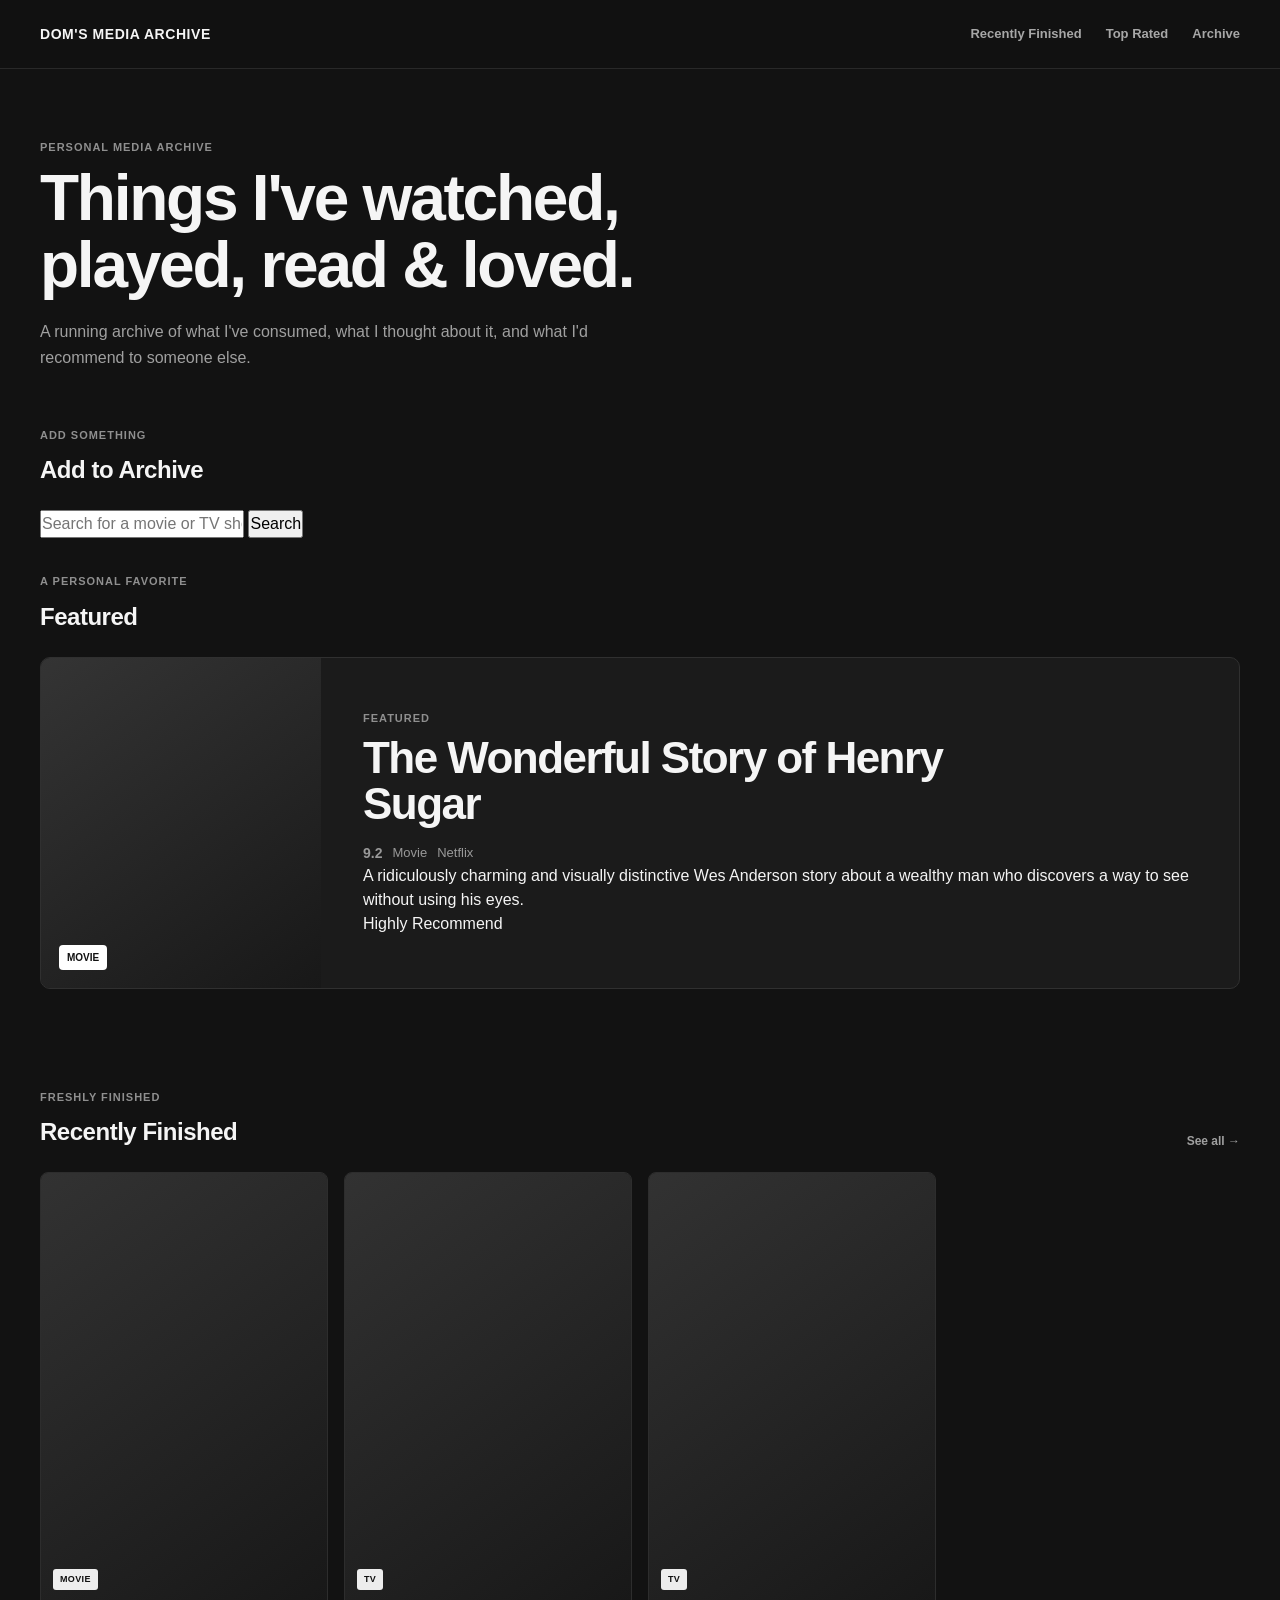
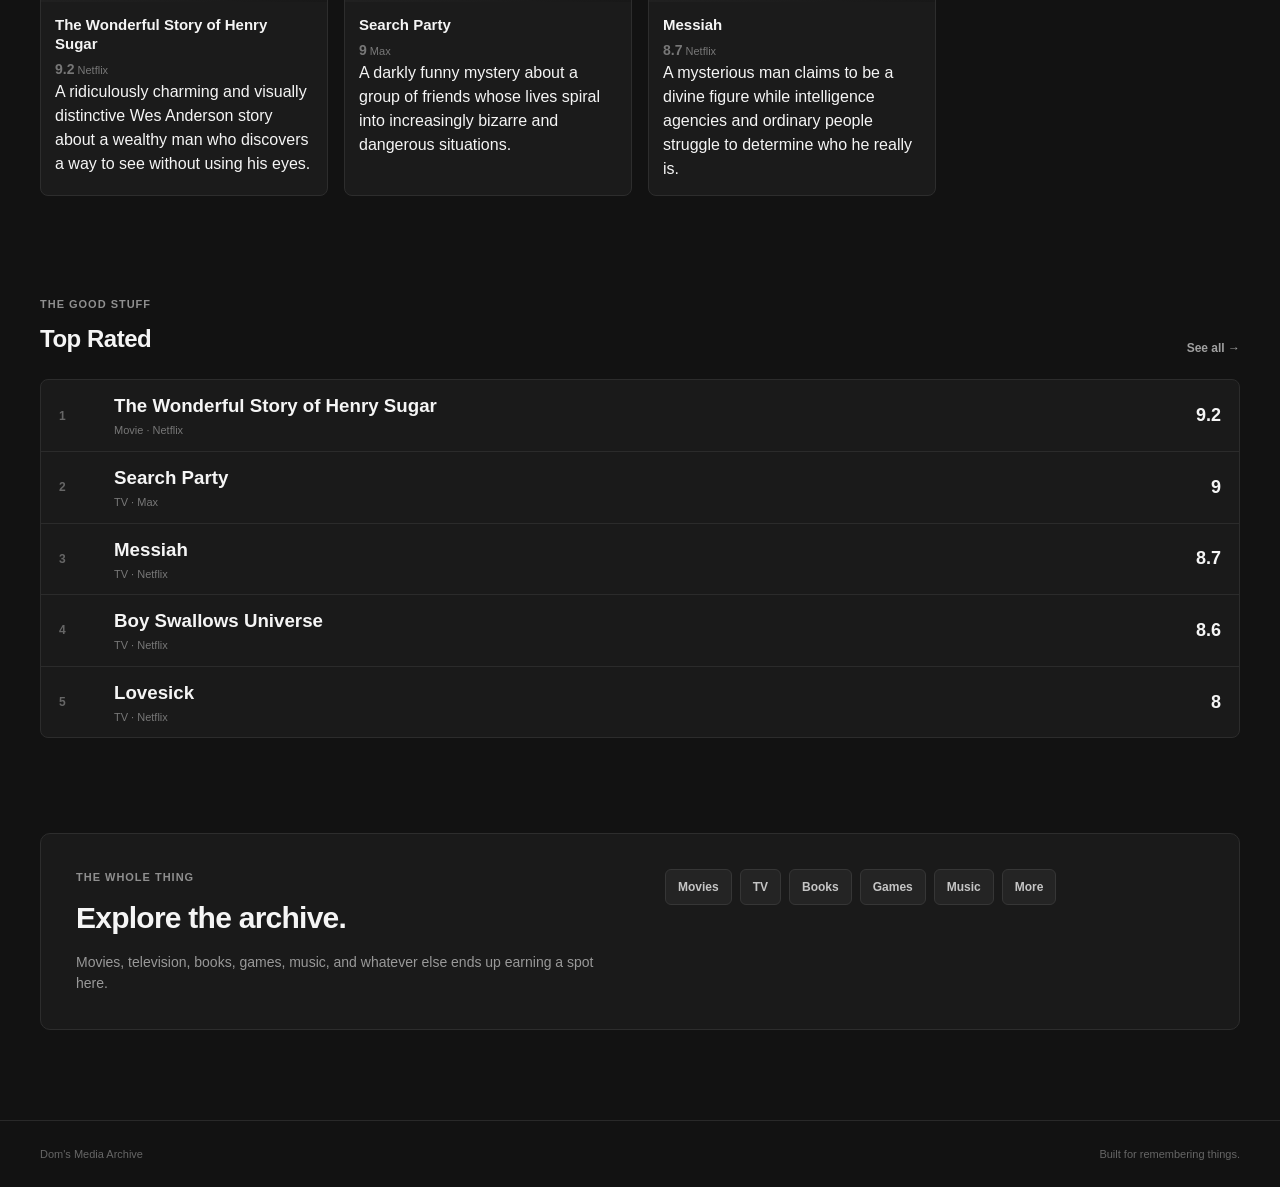
==== commit 5e91731e: "Add media search interface" ====
--- a/index.html
+++ b/index.html
@@ -73,6 +73,49 @@
                     </p>
 
                 </div>
+
+            </div>
+
+        </section>
+
+
+        <!-- =========================
+             ADD MEDIA
+        ========================== -->
+
+        <section class="add-media-section">
+
+            <div class="container">
+
+                <div class="section-header">
+
+                    <div>
+                        <p class="eyebrow">Add something</p>
+                        <h2>Add to Archive</h2>
+                    </div>
+
+                </div>
+
+
+                <div class="search-container">
+
+                    <input
+                        type="text"
+                        id="media-search"
+                        placeholder="Search for a movie or TV show..."
+                        autocomplete="off"
+                    >
+
+                    <button id="media-search-button">
+                        Search
+                    </button>
+
+                </div>
+
+
+                <div id="search-status" class="search-status"></div>
+
+                <div id="search-results" class="search-results"></div>
 
             </div>
 
--- a/styles.css
+++ b/styles.css
@@ -1,6 +1,6 @@
 /* =========================================
    DOM'S MEDIA ARCHIVE
-   Main Stylesheet
+   Visual System
 ========================================= */
 
 
@@ -19,10 +19,10 @@
 }
 
 body {
-    background: #111111;
-    color: #f1f1ed;
+    background: #121212;
+    color: #f5f5f5;
     font-family: Arial, Helvetica, sans-serif;
-    line-height: 1.6;
+    line-height: 1.5;
 }
 
 a {
@@ -30,18 +30,19 @@
     text-decoration: none;
 }
 
-img {
-    max-width: 100%;
-    display: block;
-}
-
-
-/* =========================================
-   LAYOUT
+button,
+input,
+select {
+    font: inherit;
+}
+
+
+/* =========================================
+   GLOBAL LAYOUT
 ========================================= */
 
 .container {
-    width: min(1100px, calc(100% - 40px));
+    width: min(1200px, calc(100% - 48px));
     margin: 0 auto;
 }
 
@@ -55,14 +56,14 @@
     top: 0;
     z-index: 100;
 
-    background: rgba(17, 17, 17, 0.92);
+    background: rgba(18, 18, 18, 0.94);
     border-bottom: 1px solid #292929;
 
-    backdrop-filter: blur(12px);
+    backdrop-filter: blur(16px);
 }
 
 .header-inner {
-    min-height: 72px;
+    min-height: 68px;
 
     display: flex;
     align-items: center;
@@ -74,64 +75,66 @@
 .site-title {
     font-size: 14px;
     font-weight: 800;
-    letter-spacing: 0.08em;
-    white-space: nowrap;
+    letter-spacing: 0.04em;
 }
 
 .site-nav {
     display: flex;
+    align-items: center;
     gap: 24px;
 }
 
 .site-nav a {
-    color: #999999;
+    color: #a7a7a7;
     font-size: 13px;
+    font-weight: 600;
+
     transition: color 0.2s ease;
 }
 
 .site-nav a:hover {
-    color: #f1f1ed;
-}
-
-
-/* =========================================
-   HERO
-========================================= */
-
-.hero {
-    padding: 130px 0 110px;
-
-    border-bottom: 1px solid #292929;
+    color: #ffffff;
+}
+
+
+/* =========================================
+   INTRO
+========================================= */
+
+.intro-section {
+    padding: 70px 0 55px;
+}
+
+.intro-content {
+    max-width: 720px;
 }
 
 .eyebrow {
-    margin-bottom: 12px;
-
-    color: #777777;
+    margin-bottom: 9px;
+
+    color: #8f8f8f;
 
     font-size: 11px;
     font-weight: 700;
-    letter-spacing: 0.14em;
+    letter-spacing: 0.09em;
     text-transform: uppercase;
 }
 
-.hero h1 {
-    max-width: 850px;
-
-    font-size: clamp(48px, 8vw, 92px);
-    font-weight: 800;
-    line-height: 0.98;
-    letter-spacing: -0.055em;
-}
-
-.hero-description {
-    max-width: 560px;
-    margin-top: 32px;
-
-    color: #999999;
-
-    font-size: 17px;
-    line-height: 1.7;
+.intro-content h1 {
+    font-size: clamp(38px, 5vw, 64px);
+    font-weight: 750;
+    line-height: 1.05;
+    letter-spacing: -0.035em;
+}
+
+.intro-description {
+    max-width: 600px;
+    margin-top: 20px;
+
+    color: #a0a0a0;
+
+    font-size: 16px;
+    line-height: 1.65;
 }
 
 
@@ -139,23 +142,140 @@
    SECTIONS
 ========================================= */
 
+.featured-section,
 .media-section {
-    padding: 90px 0;
-    border-bottom: 1px solid #292929;
-}
-
-.section-heading {
+    padding: 35px 0 65px;
+}
+
+.section-header {
     display: flex;
     align-items: flex-end;
     justify-content: space-between;
 
-    margin-bottom: 35px;
-}
-
-.section-heading h2 {
-    font-size: 32px;
+    margin-bottom: 22px;
+}
+
+.section-header h2 {
+    font-size: 24px;
+    font-weight: 750;
+    letter-spacing: -0.02em;
+}
+
+.section-link {
+    color: #a0a0a0;
+
+    font-size: 12px;
+    font-weight: 600;
+
+    transition: color 0.2s ease;
+}
+
+.section-link:hover {
+    color: #ffffff;
+}
+
+
+/* =========================================
+   FEATURED
+========================================= */
+
+.featured-container {
+    min-height: 300px;
+}
+
+.featured-card {
+    display: grid;
+    grid-template-columns: 280px 1fr;
+
+    min-height: 330px;
+
+    overflow: hidden;
+
+    background: #1b1b1b;
+    border: 1px solid #303030;
+    border-radius: 10px;
+}
+
+.featured-art {
+    min-height: 330px;
+
+    display: flex;
+    align-items: flex-end;
+
+    padding: 18px;
+
+    background:
+        linear-gradient(
+            145deg,
+            #343434,
+            #181818
+        );
+}
+
+.featured-art span {
+    padding: 5px 8px;
+
+    background: #ffffff;
+    color: #111111;
+
+    border-radius: 4px;
+
+    font-size: 10px;
+    font-weight: 800;
+    text-transform: uppercase;
+}
+
+.featured-content {
+    display: flex;
+    flex-direction: column;
+    justify-content: center;
+
+    padding: 42px;
+}
+
+.featured-content h3 {
+    max-width: 650px;
+
+    font-size: clamp(28px, 4vw, 44px);
+    line-height: 1.05;
+    letter-spacing: -0.035em;
+}
+
+.featured-meta {
+    display: flex;
+    align-items: center;
+    gap: 10px;
+
+    margin-top: 15px;
+
+    color: #999999;
+
+    font-size: 13px;
+}
+
+.featured-rating {
+    color: #ffffff;
+    font-size: 17px;
+    font-weight: 800;
+}
+
+.featured-description {
+    max-width: 650px;
+    margin-top: 24px;
+
+    color: #aaaaaa;
+
+    font-size: 15px;
+    line-height: 1.7;
+}
+
+.featured-recommendation {
+    margin-top: 25px;
+
+    color: #d0d0d0;
+
+    font-size: 12px;
     font-weight: 700;
-    letter-spacing: -0.03em;
 }
 
 
@@ -165,8 +285,8 @@
 
 .media-grid {
     display: grid;
-    grid-template-columns: repeat(3, 1fr);
-    gap: 20px;
+    grid-template-columns: repeat(4, 1fr);
+    gap: 16px;
 }
 
 
@@ -177,199 +297,207 @@
 .media-card {
     overflow: hidden;
 
-    background: #181818;
-    border: 1px solid #292929;
+    background: #1b1b1b;
+    border: 1px solid #2d2d2d;
+    border-radius: 8px;
 
     transition:
-        transform 0.2s ease,
-        border-color 0.2s ease;
+        transform 0.18s ease,
+        background 0.18s ease,
+        border-color 0.18s ease;
 }
 
 .media-card:hover {
-    transform: translateY(-4px);
-    border-color: #444444;
+    background: #202020;
+    border-color: #404040;
+    transform: translateY(-3px);
 }
 
 .media-placeholder {
-    height: 210px;
+    aspect-ratio: 2 / 3;
 
     display: flex;
     align-items: flex-end;
 
-    padding: 18px;
+    padding: 12px;
 
     background:
         linear-gradient(
-            135deg,
-            #252525,
-            #161616
+            145deg,
+            #323232,
+            #181818
         );
-
-    border-bottom: 1px solid #292929;
 }
 
 .media-placeholder span {
-    padding: 5px 8px;
-
-    background: #f1f1ed;
+    padding: 4px 7px;
+
+    background: rgba(255, 255, 255, 0.92);
     color: #111111;
 
-    font-size: 10px;
-    font-weight: 800;
-    letter-spacing: 0.08em;
-    text-transform: uppercase;
-}
-
-.media-card-content {
-    padding: 22px;
-}
-
-.media-card-header {
-    display: flex;
-    align-items: flex-start;
-    justify-content: space-between;
-
-    gap: 15px;
-}
-
-.media-card h3 {
-    font-size: 20px;
-    line-height: 1.15;
-    letter-spacing: -0.02em;
-}
-
-.rating {
-    flex-shrink: 0;
-
-    font-size: 16px;
-    font-weight: 800;
-}
-
-.media-meta {
-    margin-top: 8px;
-
-    color: #777777;
-
-    font-size: 12px;
-}
-
-.media-description {
-    margin-top: 18px;
-
-    color: #aaaaaa;
-
-    font-size: 14px;
-    line-height: 1.65;
-}
-
-
-/* =========================================
-   EMPTY STATE
-========================================= */
-
-.empty-message {
-    padding: 30px;
-
-    background: #181818;
-    border: 1px solid #292929;
-
-    color: #777777;
-
-    text-align: center;
-}
-
-
-/* =========================================
-   TOP RATED
-========================================= */
-
-.top-rated-list {
-    border-top: 1px solid #292929;
-}
-
-.top-rated-item {
-    display: grid;
-    grid-template-columns: 50px 1fr auto;
-    align-items: center;
-
-    padding: 20px 0;
-
-    border-bottom: 1px solid #292929;
-}
-
-.rank {
-    color: #555555;
-
-    font-size: 13px;
-    font-weight: 700;
-}
-
-.top-rated-info {
-    display: flex;
-    flex-direction: column;
-    gap: 3px;
-}
-
-.top-rated-info strong {
-    font-size: 17px;
-}
-
-.top-rated-info span {
-    color: #777777;
-    font-size: 12px;
-}
-
-.top-rated-score {
-    font-size: 20px;
-    font-weight: 800;
-}
-
-
-/* =========================================
-   ARCHIVE SECTION
-========================================= */
-
-.archive-section {
-    padding: 120px 0;
-}
-
-.archive-section h2 {
-    max-width: 700px;
-
-    font-size: clamp(40px, 6vw, 70px);
-    line-height: 1;
-    letter-spacing: -0.045em;
-}
-
-.archive-section > .container > p:not(.eyebrow) {
-    max-width: 500px;
-    margin-top: 25px;
-
-    color: #999999;
-}
-
-.archive-button {
-    display: inline-block;
-
-    margin-top: 30px;
-    padding: 13px 18px;
-
-    background: #f1f1ed;
-    color: #111111;
-
-    font-size: 12px;
+    border-radius: 3px;
+
+    font-size: 9px;
     font-weight: 800;
     letter-spacing: 0.04em;
     text-transform: uppercase;
-
-    transition:
-        background 0.2s ease,
-        color 0.2s ease;
-}
-
-.archive-button:hover {
-    background: #333333;
-    color: #f1f1ed;
+}
+
+.media-card-content {
+    padding: 14px;
+}
+
+.media-card-header {
+    display: flex;
+    align-items: flex-start;
+    justify-content: space-between;
+
+    gap: 8px;
+}
+
+.media-card h3 {
+    font-size: 15px;
+    font-weight: 700;
+    line-height: 1.25;
+}
+
+.rating {
+    flex-shrink: 0;
+
+    font-size: 14px;
+    font-weight: 800;
+}
+
+.media-meta {
+    margin-top: 5px;
+
+    color: #777777;
+
+    font-size: 11px;
+}
+
+.media-description {
+    margin-top: 12px;
+
+    display: -webkit-box;
+    overflow: hidden;
+    -webkit-line-clamp: 3;
+    -webkit-box-orient: vertical;
+
+    color: #999999;
+
+    font-size: 12px;
+    line-height: 1.55;
+}
+
+
+/* =========================================
+   TOP RATED
+========================================= */
+
+.top-rated-list {
+    overflow: hidden;
+
+    background: #1a1a1a;
+    border: 1px solid #2c2c2c;
+    border-radius: 8px;
+}
+
+.top-rated-item {
+    display: grid;
+    grid-template-columns: 55px 1fr auto;
+    align-items: center;
+
+    min-height: 70px;
+    padding: 12px 18px;
+
+    border-bottom: 1px solid #2b2b2b;
+}
+
+.top-rated-item:last-child {
+    border-bottom: none;
+}
+
+.rank {
+    color: #666666;
+
+    font-size: 12px;
+    font-weight: 700;
+}
+
+.top-rated-info {
+    display: flex;
+    flex-direction: column;
+    gap: 2px;
+}
+
+.top-rated-info strong {
+    font-size: 14px;
+}
+
+.top-rated-info span {
+    color: #777777;
+    font-size: 11px;
+}
+
+.top-rated-score {
+    font-size: 18px;
+    font-weight: 800;
+}
+
+
+/* =========================================
+   ARCHIVE
+========================================= */
+
+.archive-section {
+    padding: 30px 0 90px;
+}
+
+.archive-card {
+    display: grid;
+    grid-template-columns: 1fr 1fr;
+    gap: 50px;
+
+    padding: 35px;
+
+    background: #1a1a1a;
+    border: 1px solid #2d2d2d;
+    border-radius: 10px;
+}
+
+.archive-card h2 {
+    font-size: 30px;
+    letter-spacing: -0.025em;
+}
+
+.archive-card p:not(.eyebrow) {
+    max-width: 520px;
+    margin-top: 12px;
+
+    color: #999999;
+
+    font-size: 14px;
+}
+
+.archive-types {
+    display: flex;
+    align-content: flex-start;
+    flex-wrap: wrap;
+    gap: 8px;
+}
+
+.archive-types span {
+    padding: 8px 12px;
+
+    background: #242424;
+    border: 1px solid #363636;
+    border-radius: 6px;
+
+    color: #c5c5c5;
+
+    font-size: 12px;
+    font-weight: 600;
 }
 
 
@@ -378,21 +506,43 @@
 ========================================= */
 
 .site-footer {
-    padding: 30px 0;
+    padding: 25px 0;
 
     border-top: 1px solid #292929;
 
-    color: #555555;
+    color: #666666;
 
     font-size: 11px;
 }
 
+.site-footer .container {
+    display: flex;
+    justify-content: space-between;
+    gap: 20px;
+}
+
 
 /* =========================================
    MOBILE
 ========================================= */
 
-@media (max-width: 800px) {
+@media (max-width: 900px) {
+
+    .media-grid {
+        grid-template-columns: repeat(3, 1fr);
+    }
+
+    .featured-card {
+        grid-template-columns: 220px 1fr;
+    }
+
+    .featured-content {
+        padding: 30px;
+    }
+}
+
+
+@media (max-width: 700px) {
 
     .container {
         width: min(100% - 30px, 600px);
@@ -410,75 +560,81 @@
         font-size: 11px;
     }
 
-    .hero {
-        padding: 90px 0 80px;
-    }
-
-    .hero h1 {
-        font-size: clamp(44px, 14vw, 70px);
-    }
-
-    .hero-description {
-        font-size: 15px;
-    }
-
-    .media-section {
-        padding: 65px 0;
-    }
-
-    .section-heading h2 {
-        font-size: 27px;
+    .intro-section {
+        padding: 55px 0 35px;
+    }
+
+    .intro-content h1 {
+        font-size: 40px;
+    }
+
+    .featured-card {
+        grid-template-columns: 1fr;
+    }
+
+    .featured-art {
+        min-height: 220px;
+    }
+
+    .featured-content {
+        padding: 25px;
     }
 
     .media-grid {
+        grid-template-columns: repeat(2, 1fr);
+    }
+
+    .archive-card {
         grid-template-columns: 1fr;
-    }
-
-    .media-placeholder {
-        height: 190px;
-    }
-
-    .archive-section {
-        padding: 90px 0;
+        gap: 30px;
+    }
+}
+
+
+@media (max-width: 450px) {
+
+    .site-title {
+        font-size: 11px;
+    }
+
+    .site-nav {
+        gap: 8px;
+    }
+
+    .site-nav a {
+        font-size: 10px;
+    }
+
+    .intro-content h1 {
+        font-size: 34px;
+    }
+
+    .media-grid {
+        grid-template-columns: 1fr 1fr;
+        gap: 10px;
+    }
+
+    .media-card-content {
+        padding: 11px;
+    }
+
+    .media-card h3 {
+        font-size: 13px;
+    }
+
+    .media-description {
+        display: none;
     }
 
     .top-rated-item {
         grid-template-columns: 35px 1fr auto;
     }
-}
-
-
-/* =========================================
-   VERY SMALL SCREENS
-========================================= */
-
-@media (max-width: 500px) {
-
-    .site-title {
-        font-size: 11px;
-    }
-
-    .site-nav {
-        gap: 8px;
-    }
-
-    .site-nav a {
-        font-size: 10px;
-    }
-
-    .hero {
-        padding: 70px 0;
-    }
-
-    .hero h1 {
-        font-size: 43px;
-    }
-
-    .section-heading {
-        margin-bottom: 25px;
-    }
-
-    .media-card-content {
-        padding: 18px;
-    }
-}
+
+    .archive-card {
+        padding: 24px;
+    }
+
+    .site-footer .container {
+        flex-direction: column;
+    }
+}
